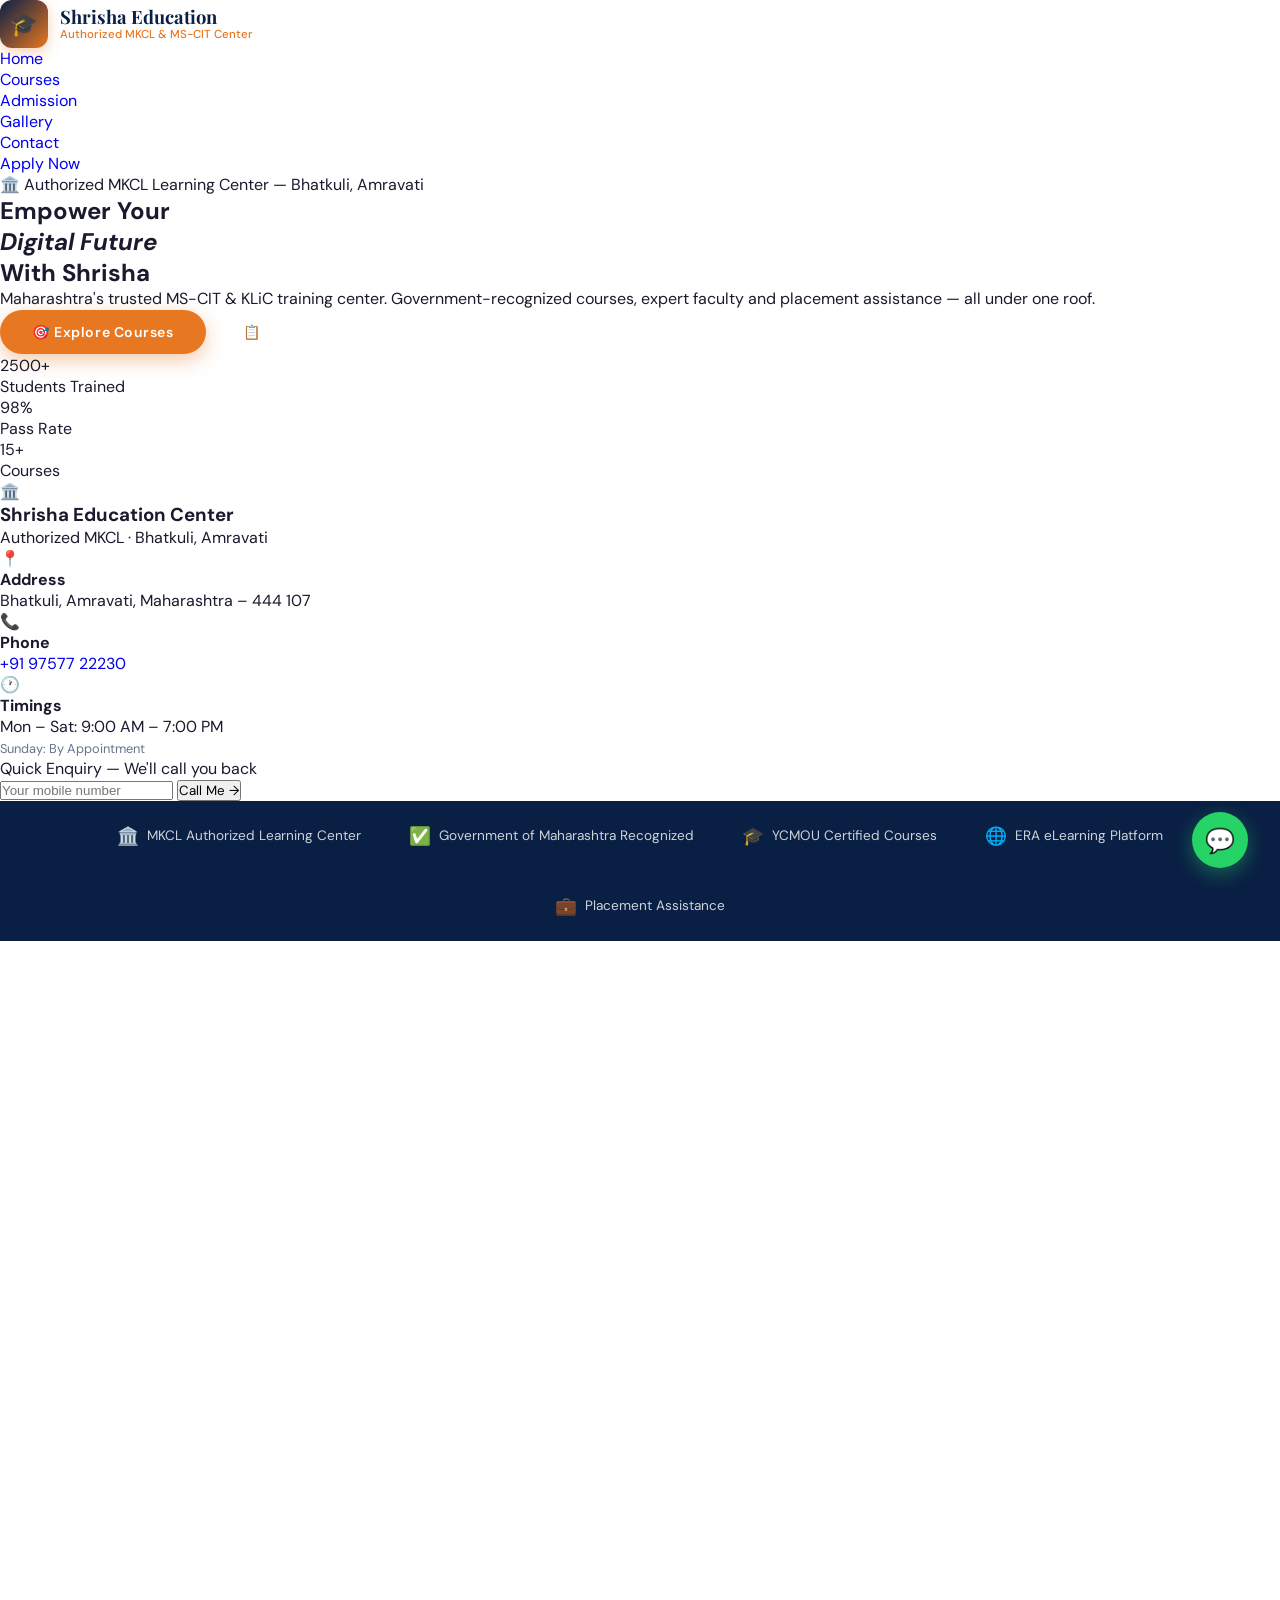
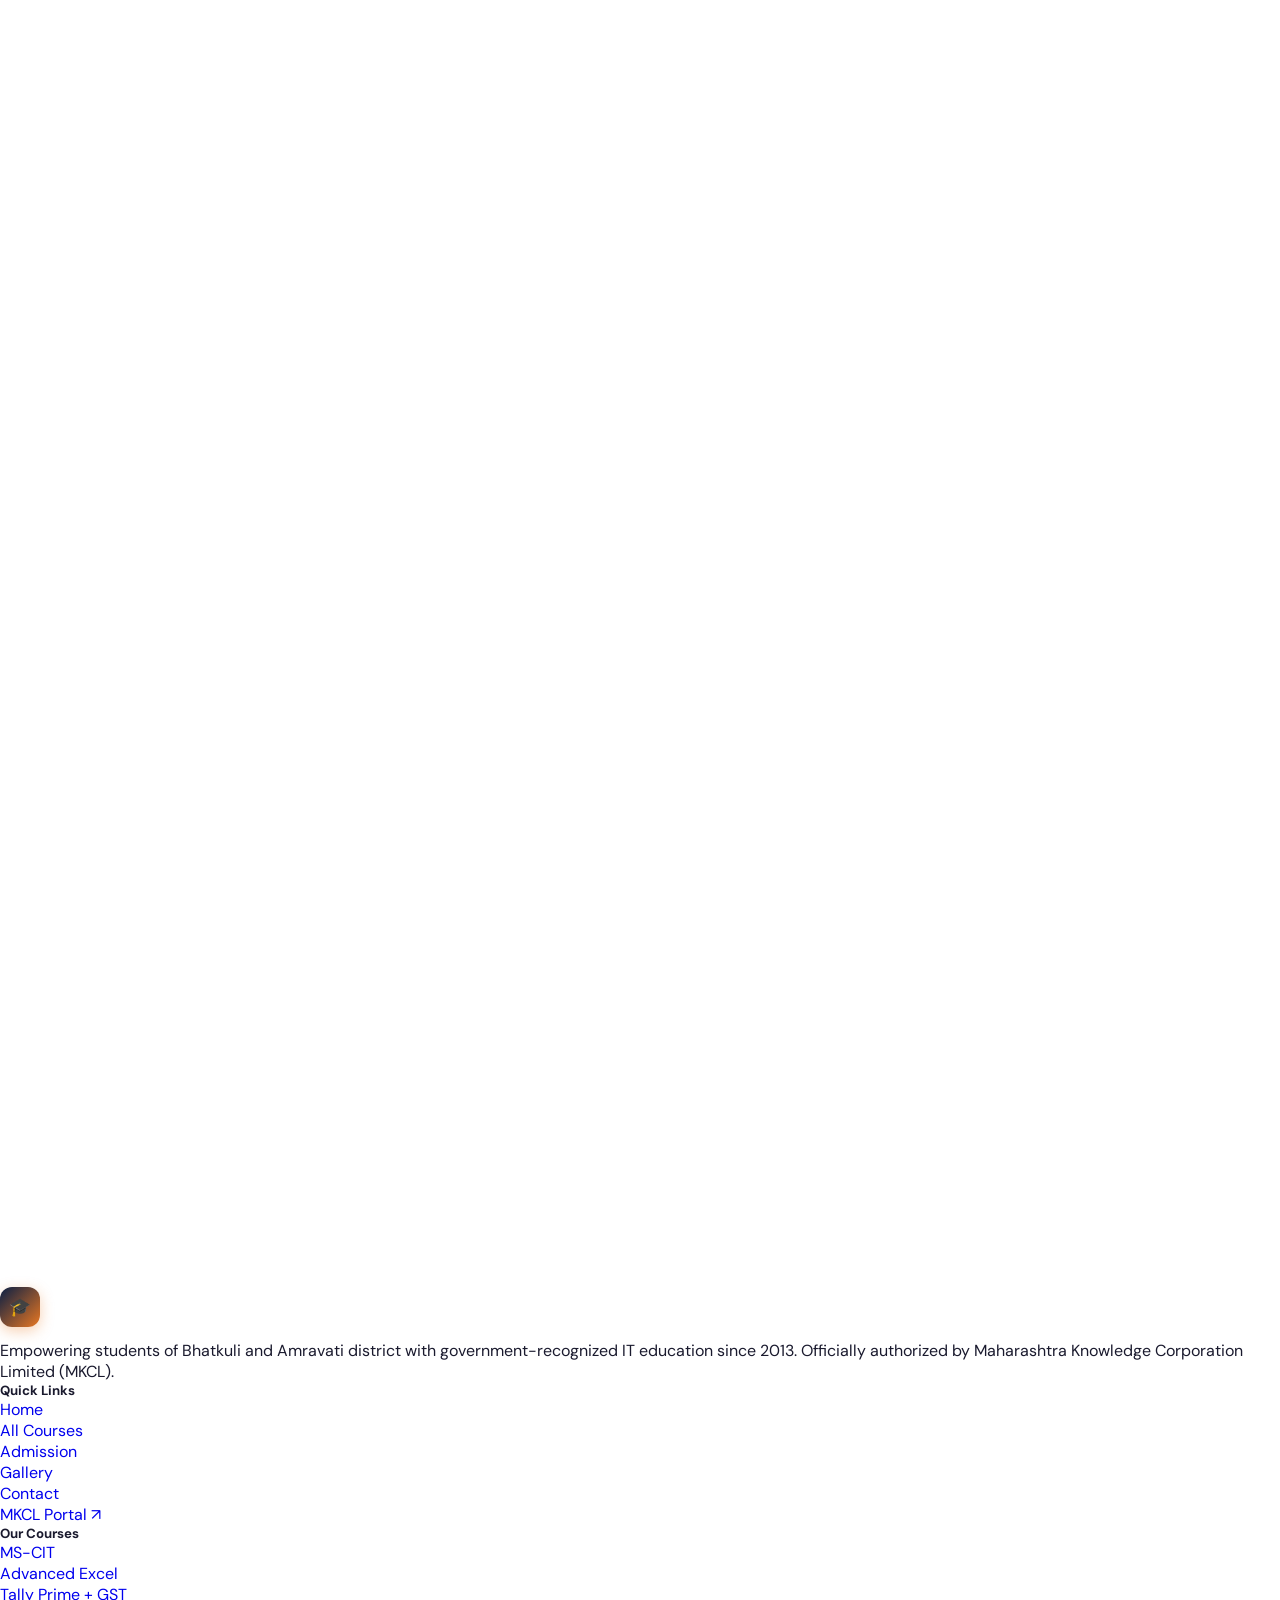
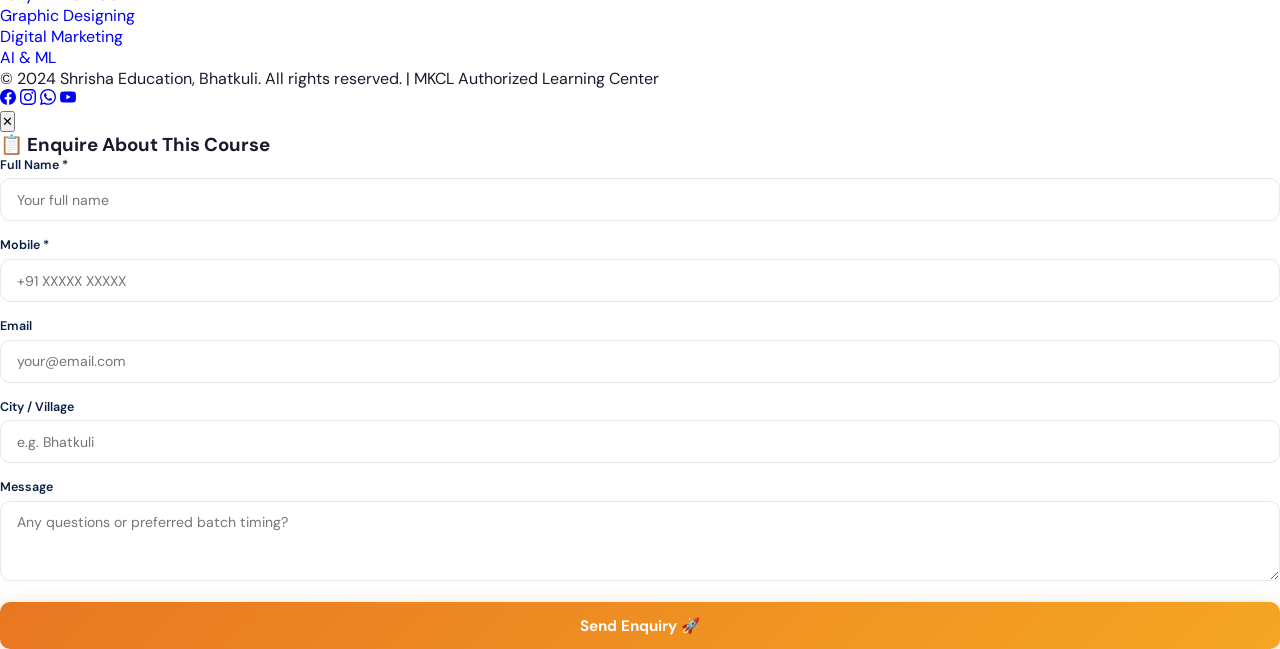
==== index.html @ 0df2d845 "initial commit: shrisha education website" ====
<!DOCTYPE html>
<html lang="en">
<head>
<meta charset="UTF-8">
<meta name="viewport" content="width=device-width, initial-scale=1.0">
<title>Shrisha Education – Authorized MKCL & MS-CIT Center, Bhatkuli</title>
<link rel="preconnect" href="https://fonts.googleapis.com">
<link href="https://fonts.googleapis.com/css2?family=Playfair+Display:wght@700;900&family=DM+Sans:wght@300;400;500;600&display=swap" rel="stylesheet">
<link rel="stylesheet" href="css/base.css">
<link rel="stylesheet" href="css/nav.css">
<link rel="stylesheet" href="css/hero.css">
<link rel="stylesheet" href="css/sections.css">
<link rel="stylesheet" href="css/courses.css">
<link rel="stylesheet" href="css/modal.css">
<link rel="stylesheet" href="css/footer.css">
</head>
<body>

<a href="https://wa.me/919757722230" target="_blank" class="wa-btn" title="Chat on WhatsApp">💬</a>

<nav id="nav">
  <div class="logo-wrap">
    <div class="logo-badge">🎓</div>
    <div class="logo-text">Shrisha Education<span>Authorized MKCL &amp; MS-CIT Center</span></div>
  </div>
  <ul class="nav-links">
    <li><a href="#home" class="active">Home</a></li>
    <li><a href="#courses">Courses</a></li>
    <li><a href="#admission">Admission</a></li>
    <li><a href="#gallery">Gallery</a></li>
    <li><a href="#contact">Contact</a></li>
    <li><a href="#admission" class="nav-cta">Apply Now</a></li>
  </ul>
</nav>

<section class="hero" id="home">
  <div class="hero-bg"></div>
  <div class="hero-inner">
    <div class="hero-content">
      <div class="hero-badge">🏛️ Authorized MKCL Learning Center — Bhatkuli, Amravati</div>
      <h1>Empower Your<br><em>Digital Future</em><br>With Shrisha</h1>
      <p class="hero-sub">Maharashtra's trusted MS-CIT &amp; KLiC training center. Government-recognized courses, expert faculty and placement assistance — all under one roof.</p>
      <div class="hero-btns">
        <a href="#courses" class="btn btn-fill">🎯 Explore Courses</a>
        <a href="#admission" class="btn btn-ghost">📋 Apply Now</a>
      </div>
      <div class="hero-stats">
        <div><div class="hstat-num">2500+</div><div class="hstat-lbl">Students Trained</div></div>
        <div><div class="hstat-num">98%</div><div class="hstat-lbl">Pass Rate</div></div>
        <div><div class="hstat-num">15+</div><div class="hstat-lbl">Courses</div></div>
      </div>
    </div>
    <div class="hero-card">
      <div class="hero-card-head">
        <div class="hero-card-icon">🏛️</div>
        <div><h3>Shrisha Education Center</h3><span>Authorized MKCL · Bhatkuli, Amravati</span></div>
      </div>
      <div class="contact-row">
        <div class="ci">📍</div>
        <div class="ci-text"><strong>Address</strong><div class="ci-val">Bhatkuli, Amravati, Maharashtra – 444 107</div></div>
      </div>
      <div class="contact-row">
        <div class="ci">📞</div>
        <div class="ci-text"><strong>Phone</strong><div class="ci-val"><a href="tel:+919757722230">+91 97577 22230</a></div></div>
      </div>
      <div class="contact-row">
        <div class="ci">🕐</div>
        <div class="ci-text"><strong>Timings</strong><div class="ci-val">Mon – Sat: 9:00 AM – 7:00 PM<br><span style="font-size:.8rem;color:var(--muted)">Sunday: By Appointment</span></div></div>
      </div>
      <div class="hero-quick-form">
        <p>Quick Enquiry — We'll call you back</p>
        <div class="hqf-row">
          <input type="tel" placeholder="Your mobile number" id="heroPhone">
          <button onclick="heroEnquiry()">Call Me →</button>
        </div>
      </div>
    </div>
  </div>
</section>

<div class="trust">
  <div class="trust-item"><span>🏛️</span> MKCL Authorized Learning Center</div>
  <div class="trust-item"><span>✅</span> Government of Maharashtra Recognized</div>
  <div class="trust-item"><span>🎓</span> YCMOU Certified Courses</div>
  <div class="trust-item"><span>🌐</span> ERA eLearning Platform</div>
  <div class="trust-item"><span>💼</span> Placement Assistance</div>
</div>

<section class="sec" id="about">
  <div class="sec-header reveal">
    <div class="sec-tag">Why Choose Us</div>
    <h2 class="sec-title">The Shrisha Advantage</h2>
    <p class="sec-sub">We go beyond teaching — we build careers with world-class infrastructure and dedicated mentorship.</p>
  </div>
  <div class="features-grid">
    <div class="feat-card reveal"><div class="feat-icon">👨‍🏫</div><h4>Expert Faculty</h4><p>Certified trainers with deep industry experience delivering practical, job-ready education.</p></div>
    <div class="feat-card reveal"><div class="feat-icon">🖥️</div><h4>Modern Labs</h4><p>High-end computer labs with licensed Microsoft software, high-speed internet &amp; latest hardware.</p></div>
    <div class="feat-card reveal"><div class="feat-icon">💼</div><h4>Placement Support</h4><p>Free placement assistance for deserving candidates — resume prep, interviews &amp; job connections.</p></div>
    <div class="feat-card reveal"><div class="feat-icon">🏛️</div><h4>Govt. Recognized</h4><p>Officially authorized by MKCL with certificates recognized across Maharashtra and India.</p></div>
    <div class="feat-card reveal"><div class="feat-icon">📱</div><h4>ERA eLearning</h4><p>Access MKCL's ERA platform — learn anytime with videos, simulations &amp; smart assessments.</p></div>
    <div class="feat-card reveal"><div class="feat-icon">🎓</div><h4>YCMOU Certified</h4><p>120-hour KLiC courses are certified by Yashwantrao Chavan Maharashtra Open University.</p></div>
  </div>
</section>

<section class="stats-band">
  <div class="stats-grid">
    <div class="reveal"><div class="sn">15M+</div><div class="sl">MS-CIT Learners Nationwide</div></div>
    <div class="reveal"><div class="sn">2500+</div><div class="sl">Our Students Trained</div></div>
    <div class="reveal"><div class="sn">10+</div><div class="sl">Years of Excellence</div></div>
    <div class="reveal"><div class="sn">98%</div><div class="sl">Exam Pass Rate</div></div>
    <div class="reveal"><div class="sn">15</div><div class="sl">MKCL Courses Offered</div></div>
  </div>
</section>

<section class="sec courses-sec" id="courses">
  <div class="sec-header reveal">
    <div class="sec-tag">MKCL Courses</div>
    <h2 class="sec-title">Official MKCL &amp; KLiC Programs</h2>
    <p class="sec-sub">Click any course to learn more and directly enroll — our team will contact you within 24 hours.</p>
  </div>
  <div class="courses-grid" id="coursesGrid"></div>
</section>

<section class="sec" id="admission">
  <div class="sec-header reveal">
    <div class="sec-tag">How to Join</div>
    <h2 class="sec-title">Admission Process</h2>
    <p class="sec-sub">Simple 4-step process to start your digital journey with Shrisha Education.</p>
  </div>
  <div class="adm-grid">
    <ul class="step-list">
      <li class="step-li reveal"><div class="sn-badge">1</div><div><div class="st-h">Fill the Enquiry Form</div><div class="st-p">Submit your details and preferred course online or visit us in person at Bhatkuli center.</div></div></li>
      <li class="step-li reveal"><div class="sn-badge">2</div><div><div class="st-h">Document Verification</div><div class="st-p">Bring Aadhaar card, 10th mark sheet, 2 passport photos and any other relevant documents.</div></div></li>
      <li class="step-li reveal"><div class="sn-badge">3</div><div><div class="st-h">Fee Payment</div><div class="st-p">Pay via Cash, UPI, Net Banking or Cheque. Receipt and ERA login provided instantly.</div></div></li>
      <li class="step-li reveal"><div class="sn-badge">4</div><div><div class="st-h">Start Learning</div><div class="st-p">Get your ERA portal access and begin attending classes — both lab and online sessions available.</div></div></li>
    </ul>
    <div class="adm-form-wrap reveal">
      <h3>📋 Quick Enquiry</h3>
      <div id="admFormArea">
        <div class="form-group"><label>Full Name *</label><input type="text" id="aName" placeholder="Your full name"></div>
        <div class="form-group"><label>Mobile Number *</label><input type="tel" id="aPhone" placeholder="+91 XXXXX XXXXX"></div>
        <div class="form-group"><label>Email Address</label><input type="email" id="aEmail" placeholder="your@email.com"></div>
        <div class="form-group">
          <label>Select Course *</label>
          <select id="admCourse">
            <option value="" disabled selected>Choose a course</option>
            <option>MS-CIT</option><option>Advanced Excel</option><option>Tally Prime with GST</option>
            <option>Graphic Designing</option><option>Data Entry &amp; Management</option>
            <option>English Communication</option><option>Office Assistance</option>
            <option>Digital Marketing</option><option>AutoCAD</option>
            <option>Web Designing</option><option>Python Programming</option>
            <option>AI &amp; Machine Learning</option><option>Cyber Security</option>
            <option>DTP (Adobe &amp; CorelDRAW)</option><option>3D Modelling &amp; Animation</option>
          </select>
        </div>
        <button class="submit-btn" onclick="submitAdm()">Submit Enquiry →</button>
      </div>
      <div class="success-msg" id="admSuccess">
        <div class="check">✅</div><h4>Enquiry Sent!</h4>
        <p>Our team will call you within 24 hours to guide you through the admission process.</p>
      </div>
    </div>
  </div>
</section>

<section class="sec gallery-sec" id="gallery">
  <div class="sec-header reveal">
    <div class="sec-tag">Our Center</div>
    <h2 class="sec-title">Life at Shrisha Education</h2>
  </div>
  <div class="gallery-grid">
    <div class="g-item reveal"><img src="https://images.unsplash.com/photo-1571260899304-425eee4c7efc?w=600&q=80" alt="Computer Lab"></div>
    <div class="g-item reveal"><img src="https://images.unsplash.com/photo-1524178232363-1fb2b075b655?w=600&q=80" alt="Students learning"></div>
    <div class="g-item reveal"><img src="https://images.unsplash.com/photo-1522202176988-66273c2fd55f?w=600&q=80" alt="Classroom"></div>
    <div class="g-item reveal"><img src="https://images.unsplash.com/photo-1558618666-fcd25c85cd64?w=600&q=80" alt="Design work"></div>
    <div class="g-item reveal"><img src="https://images.unsplash.com/photo-1516321497487-e288fb19713f?w=600&q=80" alt="Certification"></div>
  </div>
</section>

<section class="sec">
  <div class="sec-header reveal">
    <div class="sec-tag">Student Reviews</div>
    <h2 class="sec-title">What Our Students Say</h2>
  </div>
  <div class="test-grid">
    <div class="t-card reveal">
      <div class="t-quote">"</div>
      <p class="t-text">MS-CIT at Shrisha was a life-changing experience. The faculty explained every concept patiently and I cleared my exam in the first attempt!</p>
      <div class="t-stars">★★★★★</div>
      <div class="t-author"><div class="t-avatar">P</div><div><div class="t-name">Priya Deshmukh</div><div class="t-course">MS-CIT Graduate</div></div></div>
    </div>
    <div class="t-card reveal">
      <div class="t-quote">"</div>
      <p class="t-text">I learned Tally &amp; Advanced Excel here. The practical training helped me land a job within 2 months of completing the course. Highly recommend!</p>
      <div class="t-stars">★★★★★</div>
      <div class="t-author"><div class="t-avatar">R</div><div><div class="t-name">Rahul Kale</div><div class="t-course">Advanced Excel + Tally</div></div></div>
    </div>
    <div class="t-card reveal">
      <div class="t-quote">"</div>
      <p class="t-text">The Graphic Designing course is excellent. Modern equipment, great mentors and the YCMOU certificate added real value to my resume.</p>
      <div class="t-stars">★★★★★</div>
      <div class="t-author"><div class="t-avatar">A</div><div><div class="t-name">Ankita Shinde</div><div class="t-course">Graphic Designing</div></div></div>
    </div>
  </div>
</section>

<footer id="contact">
  <div class="footer-grid">
    <div class="f-brand">
      <div class="logo-wrap" style="margin-bottom:.8rem">
        <div class="logo-badge" style="width:40px;height:40px;font-size:1.1rem">🎓</div>
        <div class="logo-text" style="color:#fff">Shrisha Education<span style="color:rgba(255,255,255,.4)">Authorized MKCL Center</span></div>
      </div>
      <p>Empowering students of Bhatkuli and Amravati district with government-recognized IT education since 2013. Officially authorized by Maharashtra Knowledge Corporation Limited (MKCL).</p>
    </div>
    <div class="f-col">
      <h5>Quick Links</h5>
      <ul>
        <li><a href="#home">Home</a></li><li><a href="#courses">All Courses</a></li>
        <li><a href="#admission">Admission</a></li><li><a href="#gallery">Gallery</a></li>
        <li><a href="#contact">Contact</a></li><li><a href="https://www.mkcl.org" target="_blank">MKCL Portal ↗</a></li>
      </ul>
    </div>
    <div class="f-col">
      <h5>Our Courses</h5>
      <ul>
        <li><a href="#courses">MS-CIT</a></li><li><a href="#courses">Advanced Excel</a></li>
        <li><a href="#courses">Tally Prime + GST</a></li><li><a href="#courses">Graphic Designing</a></li>
        <li><a href="#courses">Digital Marketing</a></li><li><a href="#courses">AI &amp; ML</a></li>
      </ul>
    </div>
  </div>
  <div class="f-bottom">
    <p>© 2024 Shrisha Education, Bhatkuli. All rights reserved. | MKCL Authorized Learning Center</p>
    <div class="f-socials">
      <a href="https://www.facebook.com/shrishaeducation" target="_blank" class="f-soc" title="Facebook"><svg width="16" height="16" viewBox="0 0 24 24" fill="currentColor"><path d="M24 12.073C24 5.405 18.627 0 12 0S0 5.405 0 12.073C0 18.1 4.388 23.094 10.125 24v-8.437H7.078v-3.49h3.047V9.41c0-3.025 1.792-4.696 4.533-4.696 1.313 0 2.686.235 2.686.235v2.97h-1.514c-1.491 0-1.956.93-1.956 1.887v2.267h3.328l-.532 3.49h-2.796V24C19.612 23.094 24 18.1 24 12.073z"/></svg></a>
      <a href="https://www.instagram.com/shrishaeducation" target="_blank" class="f-soc" title="Instagram"><svg width="16" height="16" viewBox="0 0 24 24" fill="currentColor"><path d="M12 2.163c3.204 0 3.584.012 4.85.07 3.252.148 4.771 1.691 4.919 4.919.058 1.265.069 1.645.069 4.849 0 3.205-.012 3.584-.069 4.849-.149 3.225-1.664 4.771-4.919 4.919-1.266.058-1.644.07-4.85.07-3.204 0-3.584-.012-4.849-.07-3.26-.149-4.771-1.699-4.919-4.92-.058-1.265-.07-1.644-.07-4.849 0-3.204.013-3.583.07-4.849.149-3.227 1.664-4.771 4.919-4.919 1.266-.057 1.645-.069 4.849-.069zm0-2.163c-3.259 0-3.667.014-4.947.072-4.358.2-6.78 2.618-6.98 6.98-.059 1.281-.073 1.689-.073 4.948 0 3.259.014 3.668.072 4.948.2 4.358 2.618 6.78 6.98 6.98 1.281.058 1.689.072 4.948.072 3.259 0 3.668-.014 4.948-.072 4.354-.2 6.782-2.618 6.979-6.98.059-1.28.073-1.689.073-4.948 0-3.259-.014-3.667-.072-4.947-.196-4.354-2.617-6.78-6.979-6.98-1.281-.059-1.69-.073-4.949-.073zm0 5.838c-3.403 0-6.162 2.759-6.162 6.162s2.759 6.163 6.162 6.163 6.162-2.759 6.162-6.163c0-3.403-2.759-6.162-6.162-6.162zm0 10.162c-2.209 0-4-1.79-4-4 0-2.209 1.791-4 4-4s4 1.791 4 4c0 2.21-1.791 4-4 4zm6.406-11.845c-.796 0-1.441.645-1.441 1.44s.645 1.44 1.441 1.44c.795 0 1.439-.645 1.439-1.44s-.644-1.44-1.439-1.44z"/></svg></a>
      <a href="https://wa.me/919757722230" target="_blank" class="f-soc" title="WhatsApp"><svg width="16" height="16" viewBox="0 0 24 24" fill="currentColor"><path d="M17.472 14.382c-.297-.149-1.758-.867-2.03-.967-.273-.099-.471-.148-.67.15-.197.297-.767.966-.94 1.164-.173.199-.347.223-.644.075-.297-.15-1.255-.463-2.39-1.475-.883-.788-1.48-1.761-1.653-2.059-.173-.297-.018-.458.13-.606.134-.133.298-.347.446-.52.149-.174.198-.298.298-.497.099-.198.05-.371-.025-.52-.075-.149-.669-1.612-.916-2.207-.242-.579-.487-.5-.669-.51-.173-.008-.371-.01-.57-.01-.198 0-.52.074-.792.372-.272.297-1.04 1.016-1.04 2.479 0 1.462 1.065 2.875 1.213 3.074.149.198 2.096 3.2 5.077 4.487.709.306 1.262.489 1.694.625.712.227 1.36.195 1.871.118.571-.085 1.758-.719 2.006-1.413.248-.694.248-1.289.173-1.413-.074-.124-.272-.198-.57-.347m-5.421 7.403h-.004a9.87 9.87 0 01-5.031-1.378l-.361-.214-3.741.982.998-3.648-.235-.374a9.86 9.86 0 01-1.51-5.26c.001-5.45 4.436-9.884 9.888-9.884 2.64 0 5.122 1.03 6.988 2.898a9.825 9.825 0 012.893 6.994c-.003 5.45-4.437 9.884-9.885 9.884m8.413-18.297A11.815 11.815 0 0012.05 0C5.495 0 .16 5.335.157 11.892c0 2.096.547 4.142 1.588 5.945L.057 24l6.305-1.654a11.882 11.882 0 005.683 1.448h.005c6.554 0 11.89-5.335 11.893-11.893a11.821 11.821 0 00-3.48-8.413z"/></svg></a>
      <a href="https://www.youtube.com/@shrishaeducation" target="_blank" class="f-soc" title="YouTube"><svg width="16" height="16" viewBox="0 0 24 24" fill="currentColor"><path d="M23.495 6.205a3.007 3.007 0 00-2.088-2.088c-1.87-.501-9.396-.501-9.396-.501s-7.507-.01-9.396.501A3.007 3.007 0 00.527 6.205a31.247 31.247 0 00-.522 5.805 31.247 31.247 0 00.522 5.783 3.007 3.007 0 002.088 2.088c1.868.502 9.396.502 9.396.502s7.506 0 9.396-.502a3.007 3.007 0 002.088-2.088 31.247 31.247 0 00.5-5.783 31.247 31.247 0 00-.5-5.805zM9.609 15.601V8.408l6.264 3.602z"/></svg></a>
    </div>
  </div>
</footer>

<div class="modal-overlay" id="courseModal" onclick="closeModal(event)">
  <div class="modal" style="position:relative">
    <button class="mclose" onclick="closeModalDirect()">✕</button>
    <div class="modal-left">
      <div class="m-tag" id="modalTag"></div>
      <h2 id="modalTitle"></h2>
      <img id="modalImg" src="" alt="">
      <p id="modalDesc"></p>
      <div class="modal-detail" id="modalDetails"></div>
    </div>
    <div class="modal-right">
      <h3>📋 Enquire About This Course</h3>
      <div id="modalFormArea">
        <div class="form-group"><label>Full Name *</label><input type="text" id="mName" placeholder="Your full name"></div>
        <div class="form-group"><label>Mobile *</label><input type="tel" id="mPhone" placeholder="+91 XXXXX XXXXX"></div>
        <div class="form-group"><label>Email</label><input type="email" id="mEmail" placeholder="your@email.com"></div>
        <div class="form-group"><label>City / Village</label><input type="text" id="mCity" placeholder="e.g. Bhatkuli"></div>
        <div class="form-group"><label>Message</label><textarea id="mMsg" placeholder="Any questions or preferred batch timing?"></textarea></div>
        <button class="submit-btn" onclick="submitModal()">Send Enquiry 🚀</button>
      </div>
      <div class="success-msg" id="successMsg">
        <div class="check">✅</div><h4>Enquiry Sent!</h4>
        <p>Thank you! Our team will call you within 24 hours.</p>
      </div>
    </div>
  </div>
</div>

<script src="js/data.js"></script>
<script src="js/email.js"></script>
<script src="js/ui.js"></script>
<script src="js/modal.js"></script>
<script src="js/forms.js"></script>
<script src="js/courses.js"></script>
</body>
</html>
---- css/base.css ----
*,*::before,*::after{box-sizing:border-box;margin:0;padding:0}
html{scroll-behavior:smooth}
:root{
  --navy:#0a1f44; --navy2:#0d2b55; --orange:#e87722; --orange2:#f5a623;
  --gold:#c9a84c; --white:#fff; --off:#f6f8fc; --text:#1a1a2e; --muted:#64748b;
  --radius:14px; --shadow:0 8px 32px rgba(10,31,68,.12); --tr:.3s cubic-bezier(.4,0,.2,1);
}
body{font-family:'DM Sans',sans-serif;color:var(--text);overflow-x:hidden;background:#fff}
img{max-width:100%;display:block}
a{text-decoration:none}
button{cursor:pointer;font-family:inherit}
::-webkit-scrollbar{width:6px}
::-webkit-scrollbar-thumb{background:var(--orange);border-radius:3px}

.wa-btn{position:fixed;bottom:2rem;right:2rem;z-index:998;width:56px;height:56px;border-radius:50%;background:#25D366;color:#fff;display:flex;align-items:center;justify-content:center;font-size:1.5rem;box-shadow:0 6px 20px rgba(37,211,102,.4);transition:transform var(--tr);animation:fadeUp .5s 1s ease both;text-decoration:none;}
.wa-btn:hover{transform:scale(1.1)}

.btn{display:inline-flex;align-items:center;gap:.5rem;padding:.8rem 2rem;border-radius:50px;font-weight:600;font-size:.88rem;letter-spacing:.04em;border:none;transition:all var(--tr);}
.btn-fill{background:var(--orange);color:#fff;box-shadow:0 6px 20px rgba(232,119,34,.4)}
.btn-fill:hover{background:var(--orange2);transform:translateY(-2px)}
.btn-ghost{background:transparent;color:#fff;border:1.5px solid rgba(255,255,255,.4)}
.btn-ghost:hover{background:rgba(255,255,255,.1);border-color:#fff}

.sec{padding:6rem 5%}
.sec-header{text-align:center;margin-bottom:3.5rem}
.sec-tag{display:inline-block;background:rgba(232,119,34,.1);color:var(--orange);padding:.3rem .9rem;border-radius:50px;font-size:.75rem;font-weight:700;letter-spacing:.1em;text-transform:uppercase;margin-bottom:.8rem;}
.sec-title{font-family:'Playfair Display',serif;font-size:clamp(1.8rem,3vw,2.6rem);font-weight:900;color:var(--navy);line-height:1.2;}
.sec-sub{color:var(--muted);margin-top:.8rem;font-size:1rem;max-width:540px;margin-left:auto;margin-right:auto}

.trust{background:var(--navy);padding:1.5rem 5%;display:flex;align-items:center;justify-content:center;gap:3rem;flex-wrap:wrap;}
.trust-item{color:rgba(255,255,255,.8);font-size:.85rem;display:flex;align-items:center;gap:.5rem}
.trust-item span{color:var(--orange);font-size:1.1rem}

.logo-wrap{display:flex;align-items:center;gap:12px}
.logo-badge{width:48px;height:48px;border-radius:12px;background:linear-gradient(135deg,var(--navy) 0%,var(--orange) 100%);display:flex;align-items:center;justify-content:center;font-size:1.4rem;flex-shrink:0;box-shadow:0 4px 14px rgba(232,119,34,.35);}
.logo-text{font-family:'Playfair Display',serif;font-size:1.15rem;font-weight:700;color:var(--navy);line-height:1.2;}
.logo-text span{color:var(--orange);font-size:.72rem;font-family:'DM Sans',sans-serif;font-weight:500;display:block}

.form-group{margin-bottom:1rem}
.form-group label{font-size:.78rem;font-weight:600;color:var(--navy);display:block;margin-bottom:.35rem}
.form-group input,.form-group select,.form-group textarea{width:100%;padding:.72rem 1rem;border:1.5px solid #e2e8f0;border-radius:10px;font-family:'DM Sans',sans-serif;font-size:.88rem;color:var(--text);background:#fff;outline:none;transition:border var(--tr),box-shadow var(--tr);}
.form-group input:focus,.form-group select:focus,.form-group textarea:focus{border-color:var(--orange);box-shadow:0 0 0 3px rgba(232,119,34,.12);}
.form-group textarea{resize:vertical;min-height:80px}
.submit-btn{width:100%;padding:.85rem;border-radius:10px;border:none;background:linear-gradient(135deg,var(--orange),var(--orange2));color:#fff;font-weight:700;font-size:.95rem;box-shadow:0 6px 20px rgba(232,119,34,.35);transition:all var(--tr);}
.submit-btn:hover{transform:translateY(-2px);box-shadow:0 10px 28px rgba(232,119,34,.45)}
.success-msg{text-align:center;padding:2rem;display:none;animation:fadeUp .5s ease;}
.success-msg .check{font-size:3rem;margin-bottom:1rem}
.success-msg h4{color:var(--navy);font-size:1.2rem;margin-bottom:.5rem}
.success-msg p{color:var(--muted);font-size:.88rem}

@keyframes fadeUp{from{opacity:0;transform:translateY(28px)}to{opacity:1;transform:translateY(0)}}
@keyframes fadeInRight{from{opacity:0;transform:translateX(30px)}to{opacity:1;transform:translateX(0)}}
.reveal{opacity:0;transform:translateY(24px);transition:opacity .6s ease,transform .6s ease}
.reveal.visible{opacity:1;transform:none}
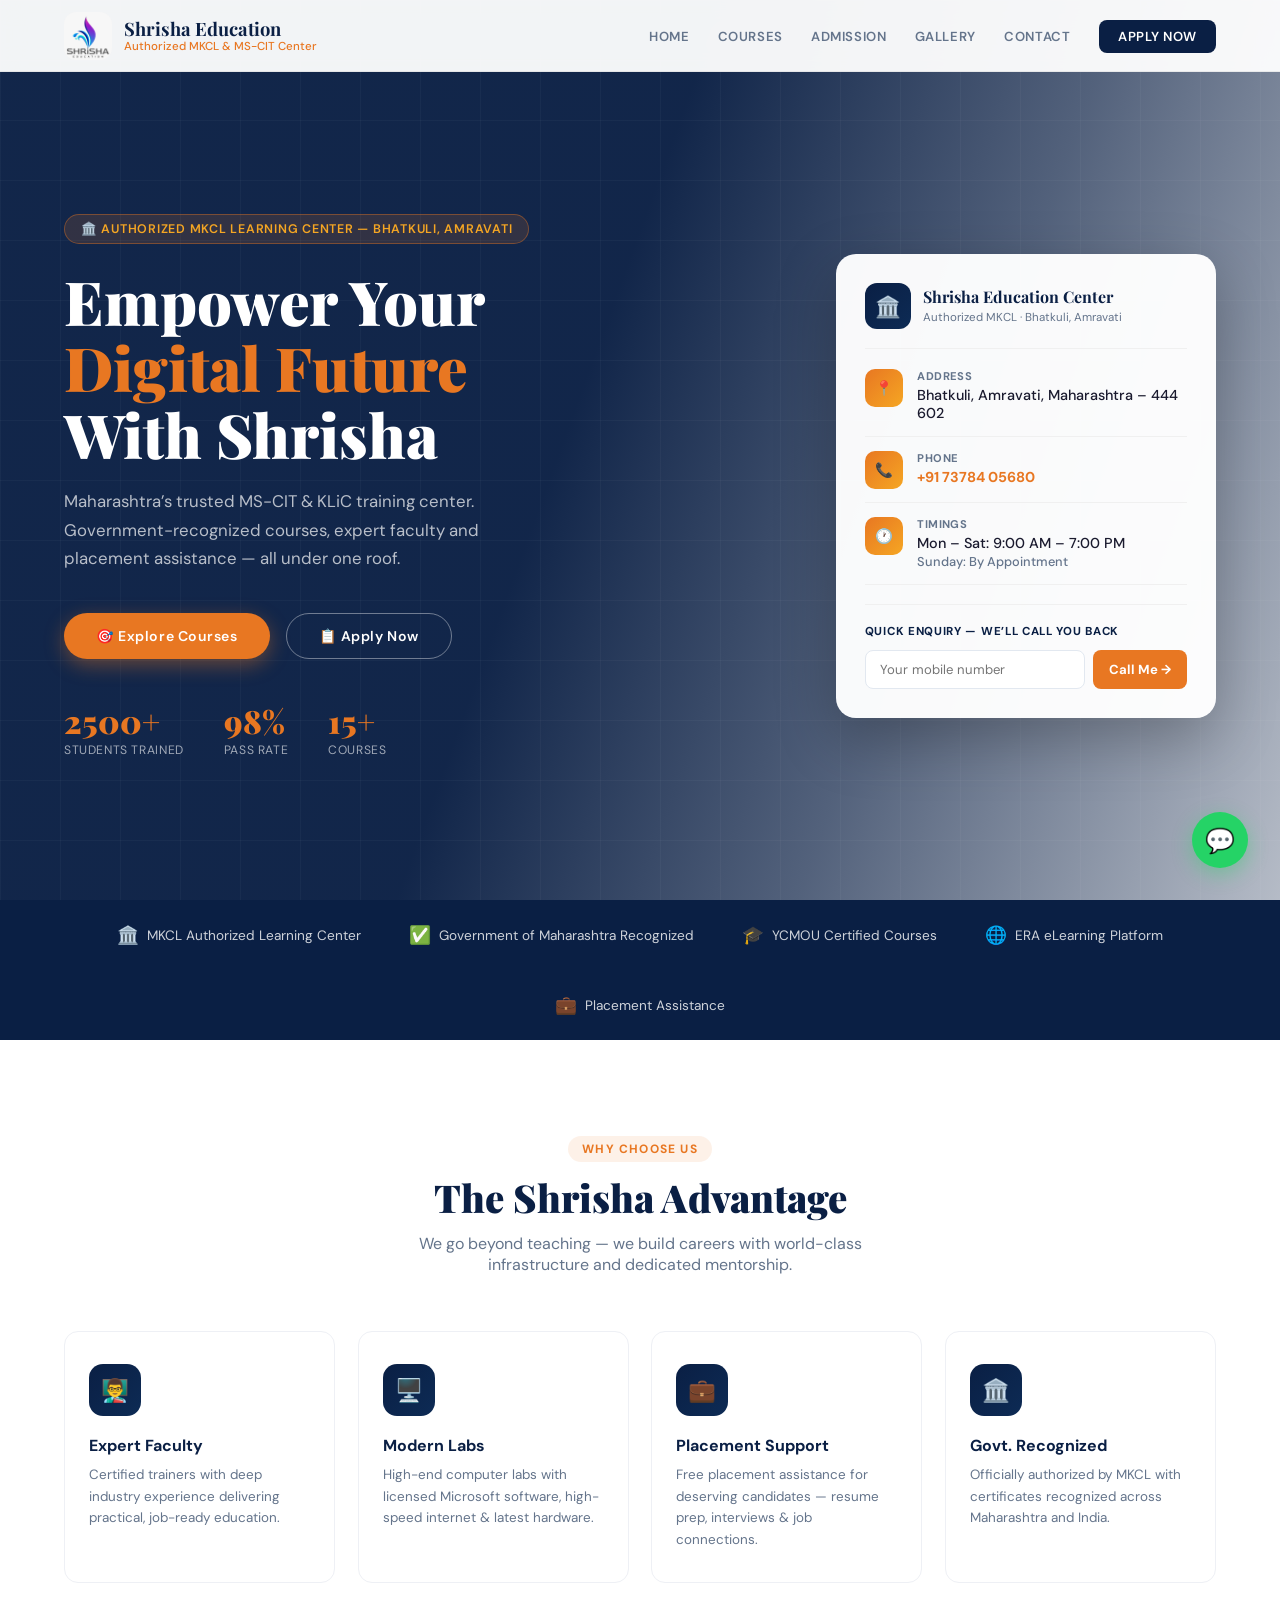
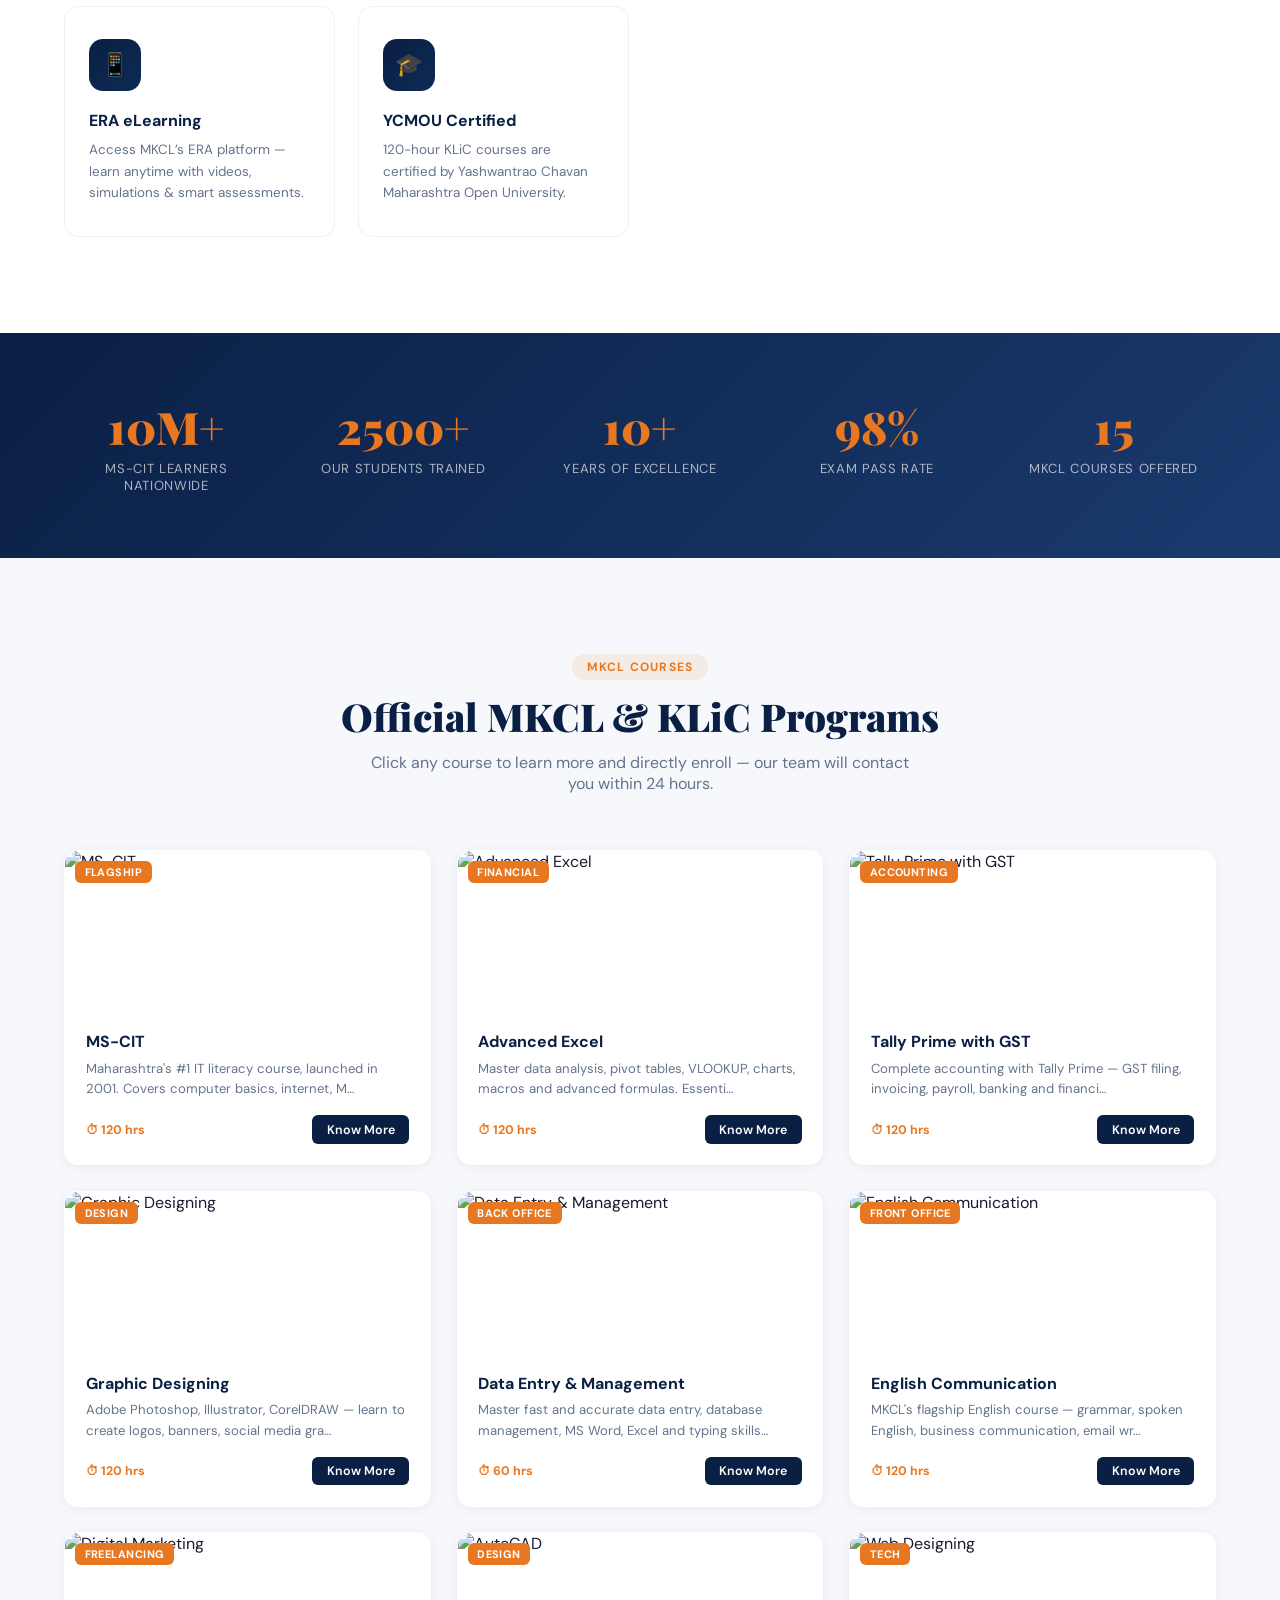
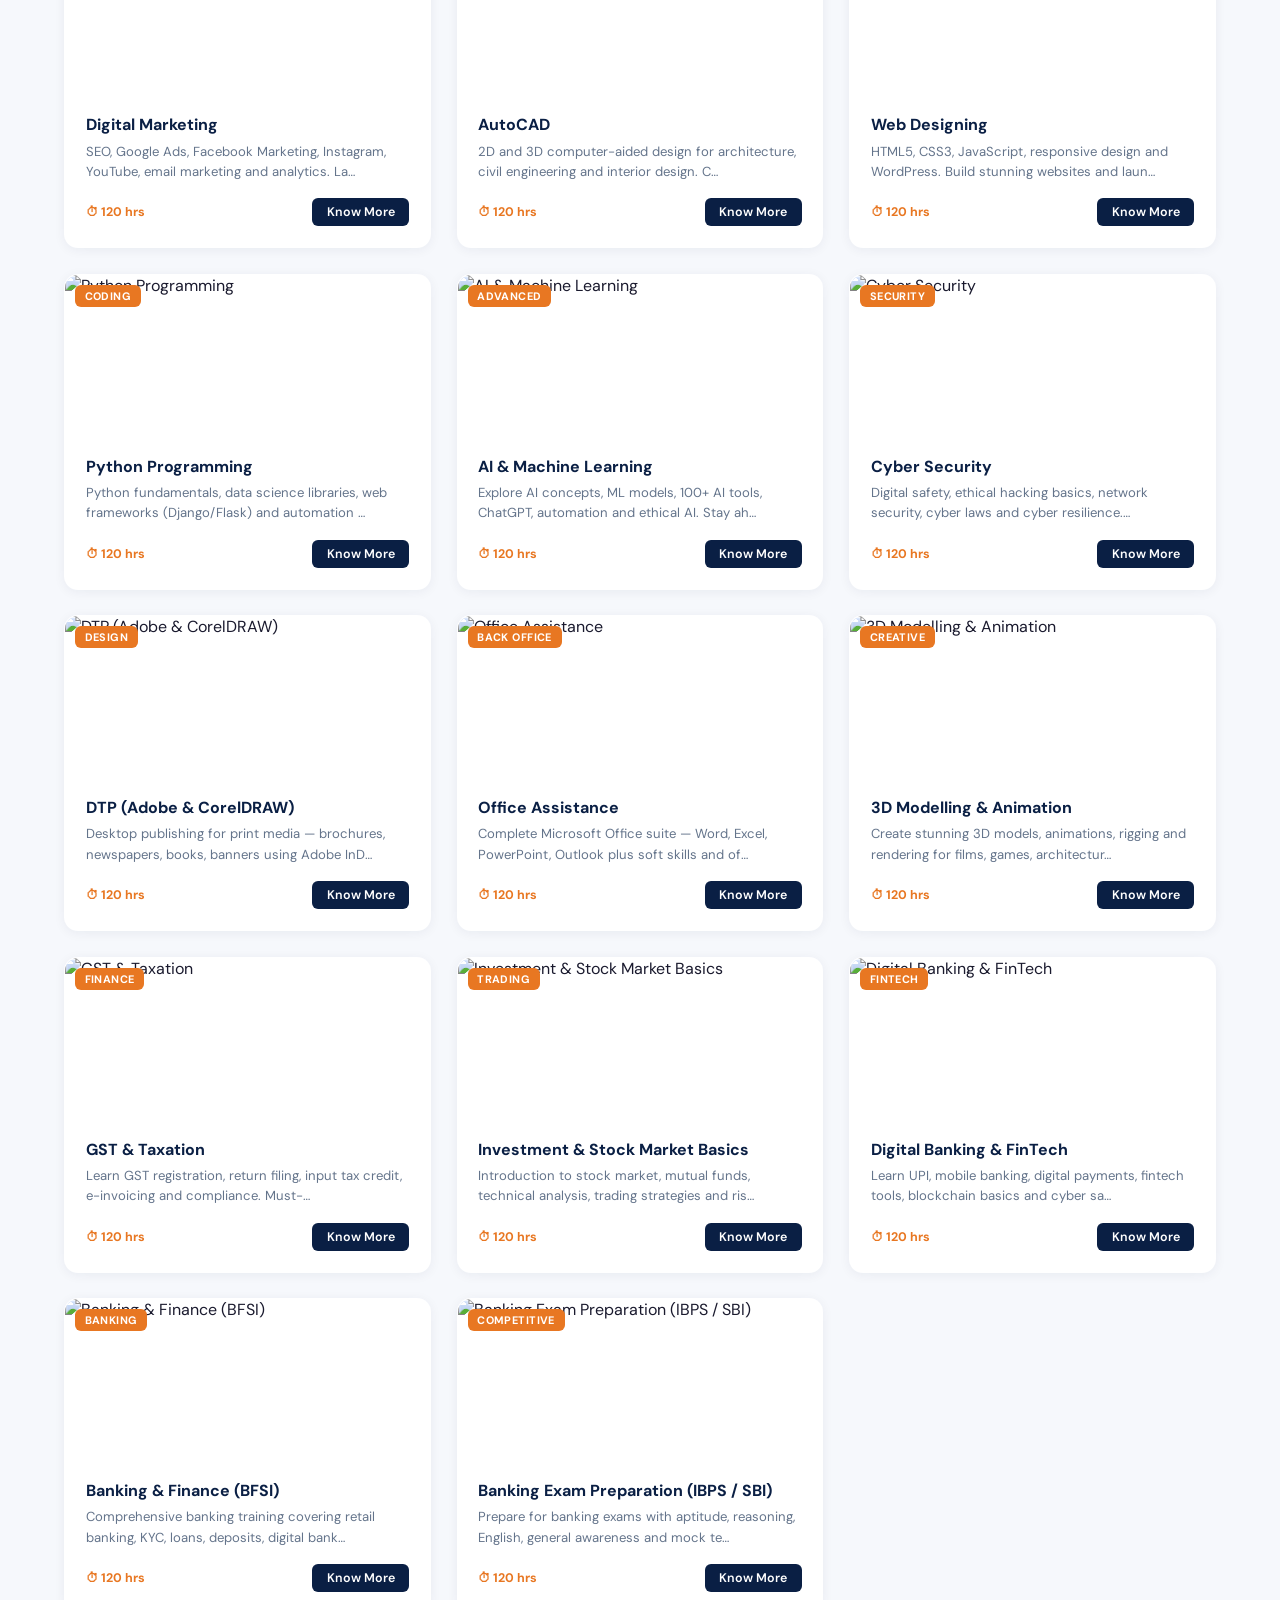
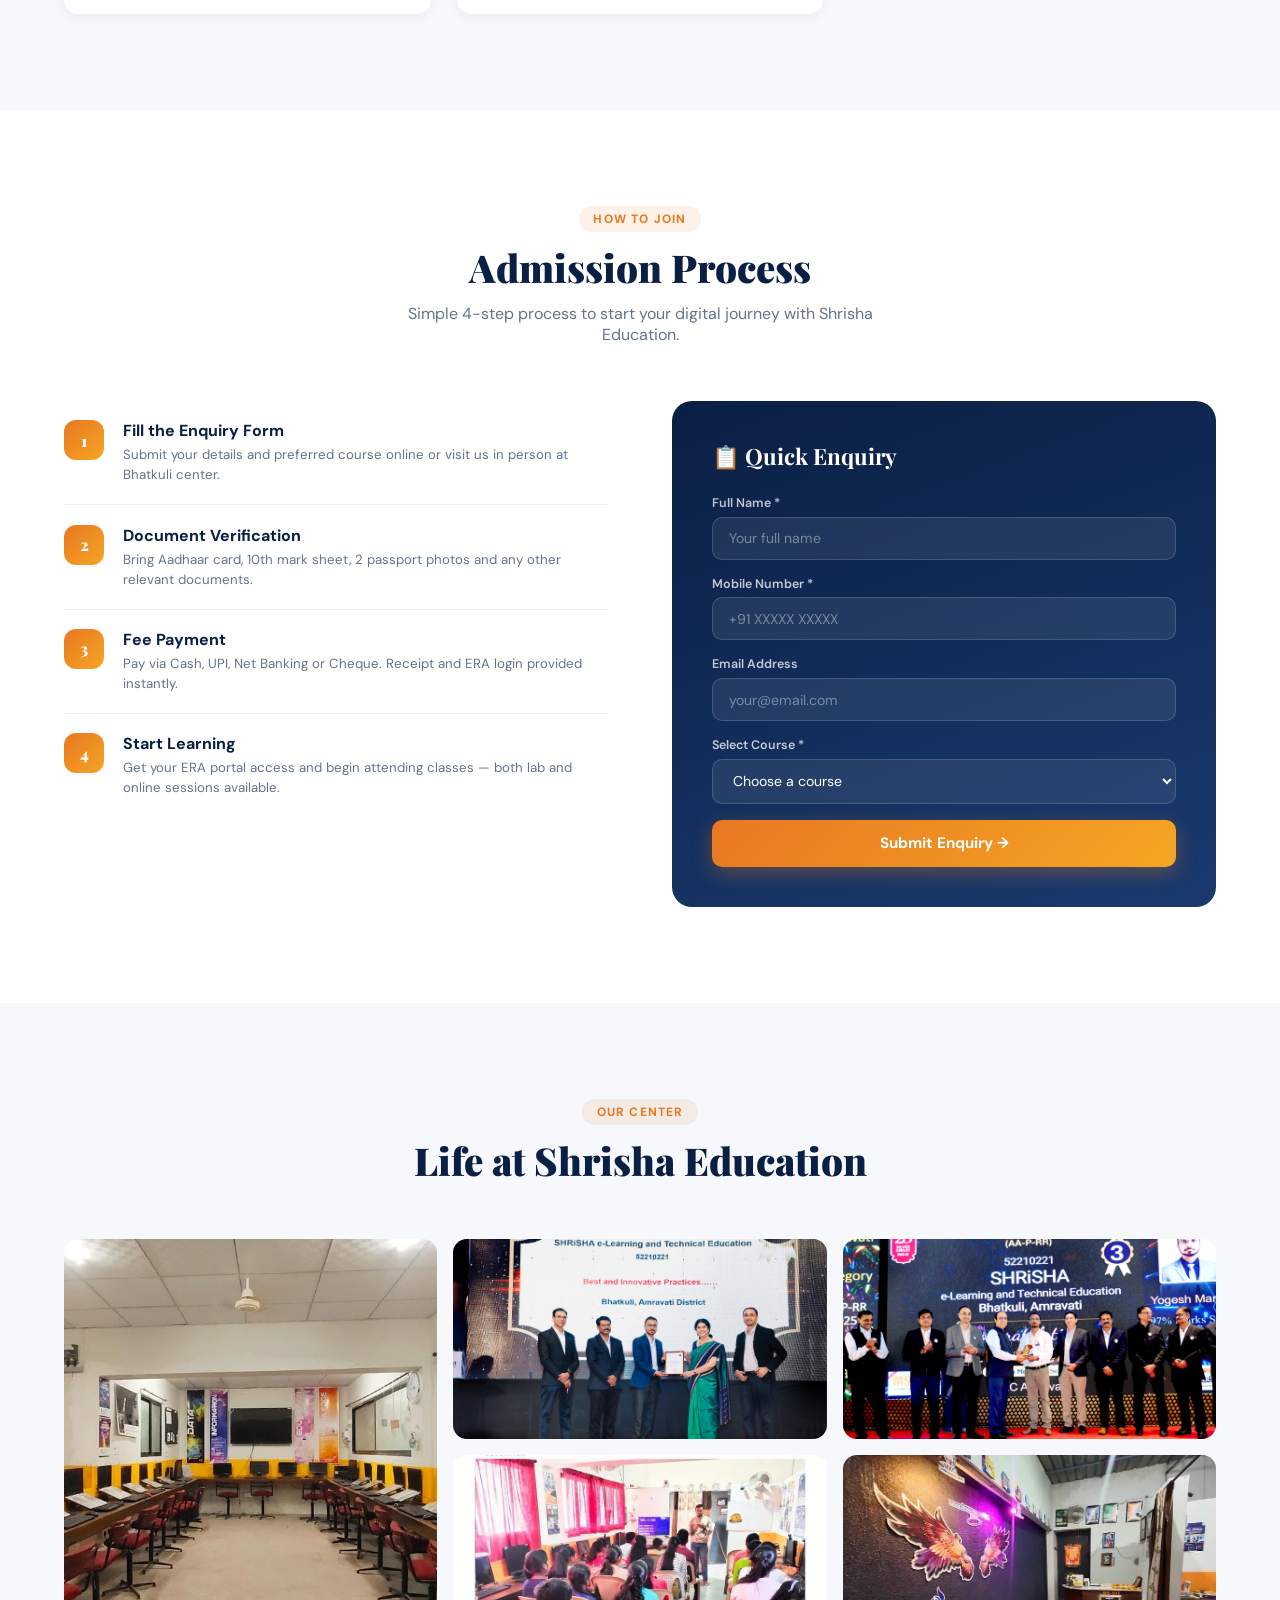
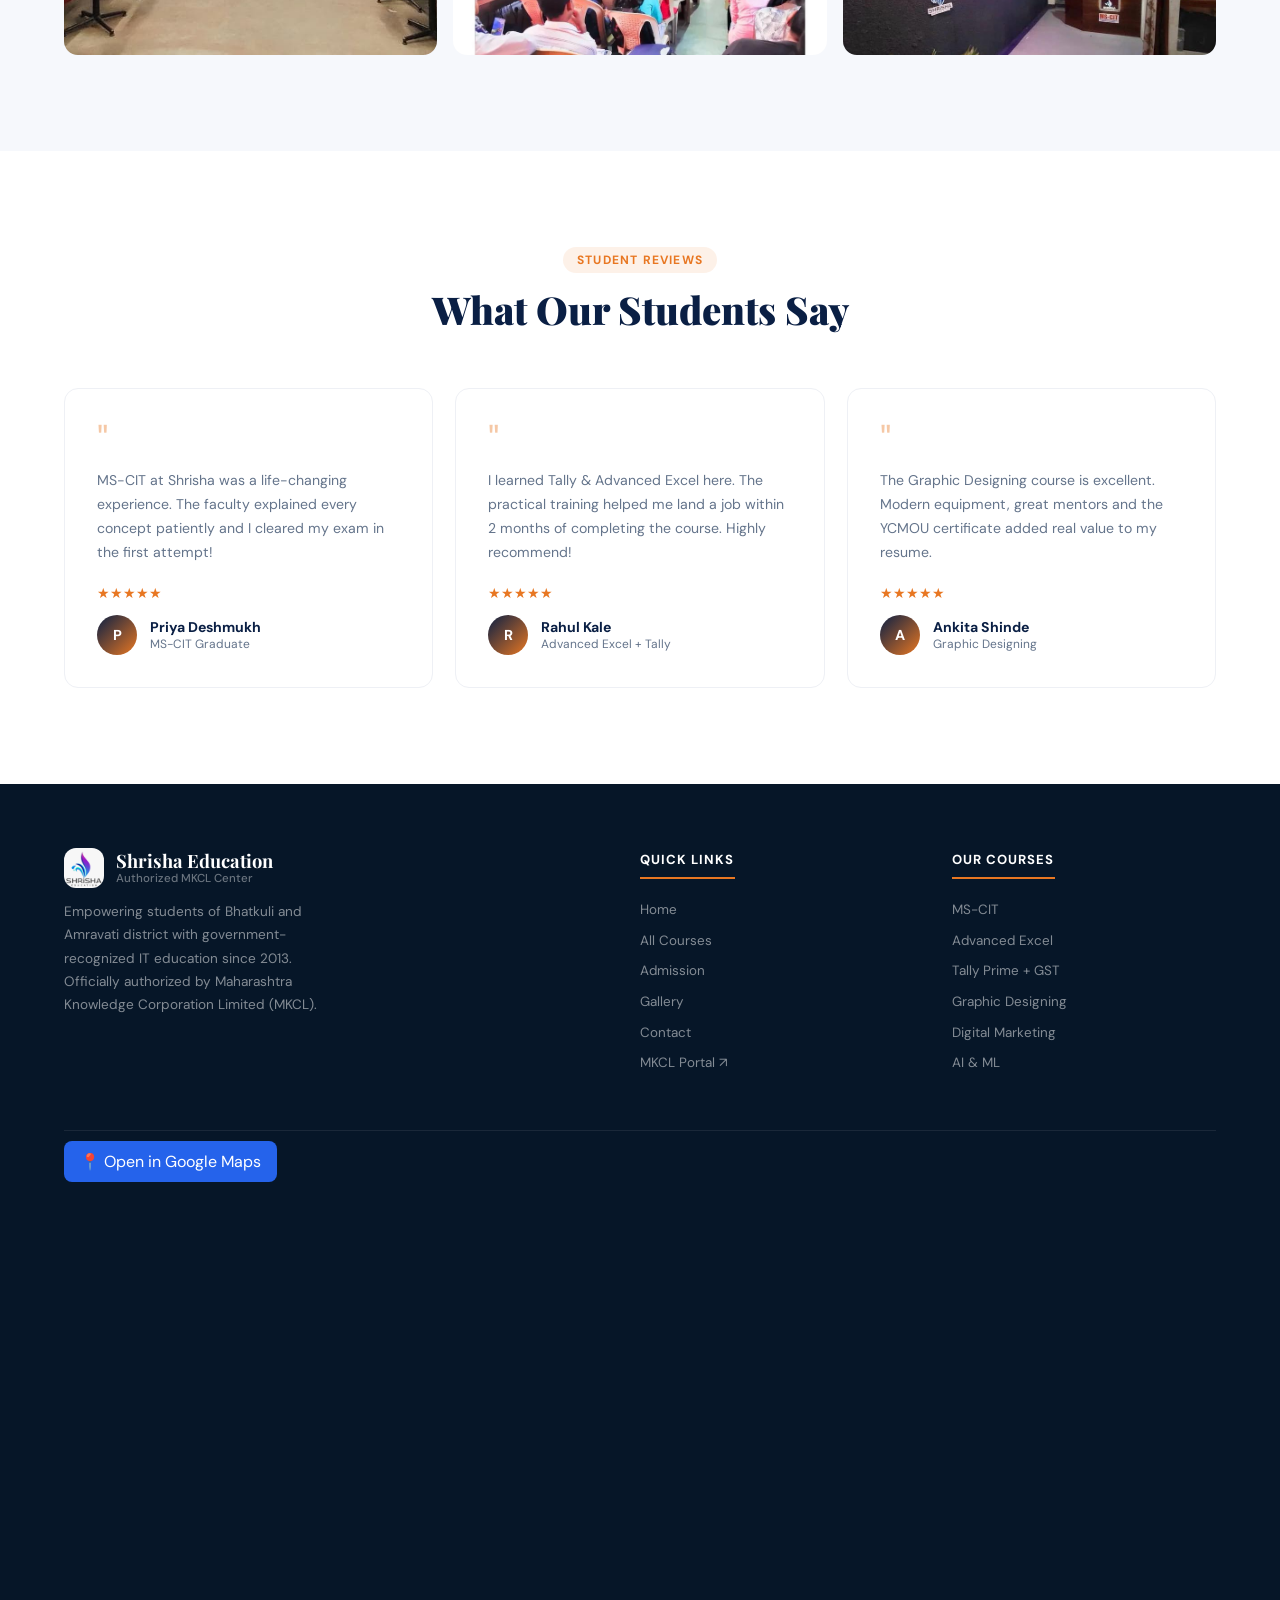
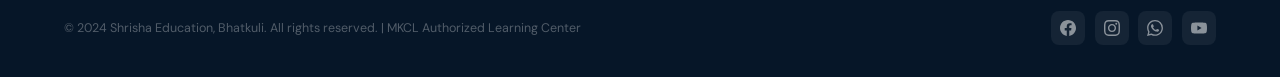
==== commit d392b178: "feat: update shrisha_education" ====
--- a/index.html
+++ b/index.html
@@ -2,25 +2,211 @@
 <html lang="en">
 <head>
 <meta charset="UTF-8">
+
 <meta name="viewport" content="width=device-width, initial-scale=1.0">
-<title>Shrisha Education – Authorized MKCL & MS-CIT Center, Bhatkuli</title>
+<title>Shrisha Education – Authorized MKCL &amp; MS-CIT Center, Bhatkuli</title>
 <link rel="preconnect" href="https://fonts.googleapis.com">
 <link href="https://fonts.googleapis.com/css2?family=Playfair+Display:wght@700;900&family=DM+Sans:wght@300;400;500;600&display=swap" rel="stylesheet">
-<link rel="stylesheet" href="css/base.css">
-<link rel="stylesheet" href="css/nav.css">
-<link rel="stylesheet" href="css/hero.css">
-<link rel="stylesheet" href="css/sections.css">
-<link rel="stylesheet" href="css/courses.css">
-<link rel="stylesheet" href="css/modal.css">
-<link rel="stylesheet" href="css/footer.css">
+<style>
+*,*::before,*::after{box-sizing:border-box;margin:0;padding:0}
+html{scroll-behavior:smooth}
+:root{
+  --navy:#0a1f44;--navy2:#0d2b55;--orange:#e87722;--orange2:#f5a623;
+  --gold:#c9a84c;--white:#fff;--off:#f6f8fc;--text:#1a1a2e;--muted:#64748b;
+  --radius:14px;--shadow:0 8px 32px rgba(10,31,68,.12);--tr:.3s cubic-bezier(.4,0,.2,1);
+}
+body{font-family:'DM Sans',sans-serif;color:var(--text);overflow-x:hidden;background:#fff}
+img{max-width:100%;display:block}
+a{text-decoration:none}
+button{cursor:pointer;font-family:inherit}
+::-webkit-scrollbar{width:6px}
+::-webkit-scrollbar-thumb{background:var(--orange);border-radius:3px}
+#nav{position:fixed;top:0;left:0;right:0;z-index:999;display:flex;align-items:center;justify-content:space-between;padding:0 5%;height:72px;background:rgba(255,255,255,.95);backdrop-filter:blur(12px);border-bottom:1px solid rgba(0,0,0,.06);transition:box-shadow var(--tr);}
+#nav.scrolled{box-shadow:0 4px 24px rgba(10,31,68,.1)}
+.logo-wrap{display:flex;align-items:center;gap:12px}
+.logo-badge{width:48px;height:48px;border-radius:12px;background:linear-gradient(135deg,var(--navy) 0%,var(--orange) 100%);display:flex;align-items:center;justify-content:center;font-size:1.4rem;flex-shrink:0;box-shadow:0 4px 14px rgba(232,119,34,.35);}
+.logo-text{font-family:'Playfair Display',serif;font-size:1.15rem;font-weight:700;color:var(--navy);line-height:1.2;}
+.logo-text span{color:var(--orange);font-size:.72rem;font-family:'DM Sans',sans-serif;font-weight:500;display:block}
+.nav-links{display:flex;align-items:center;gap:1.8rem;list-style:none}
+.nav-links a{font-size:.82rem;font-weight:600;letter-spacing:.04em;text-transform:uppercase;color:var(--muted);transition:color var(--tr);}
+.nav-links a:hover,.nav-links a.active{color:var(--orange)}
+.nav-cta{background:var(--navy);color:#fff!important;padding:.5rem 1.2rem;border-radius:8px;transition:background var(--tr)!important;}
+.nav-cta:hover{background:var(--orange)!important}
+.hero{min-height:100vh;padding-top:72px;position:relative;display:flex;align-items:center;overflow:hidden;}
+.hero-bg{position:absolute;inset:0;z-index:0;background:url('https://images.unsplash.com/photo-1580582932707-520aed937b7b?w=1400&q=85') center/cover no-repeat;}
+.hero-bg::before{content:'';position:absolute;inset:0;background:linear-gradient(110deg,rgba(10,31,68,.97) 45%,rgba(10,31,68,.7) 70%,rgba(10,31,68,.3) 100%);}
+.hero-bg::after{content:'';position:absolute;inset:0;background-image:linear-gradient(rgba(255,255,255,.03) 1px,transparent 1px),linear-gradient(90deg,rgba(255,255,255,.03) 1px,transparent 1px);background-size:60px 60px;}
+.hero-inner{position:relative;z-index:1;padding:5rem 5%;display:grid;grid-template-columns:1fr 380px;gap:3rem;align-items:center;width:100%;max-width:1400px;margin:0 auto;}
+.hero-badge{display:inline-flex;align-items:center;gap:.5rem;background:rgba(232,119,34,.15);border:1px solid rgba(232,119,34,.4);color:var(--orange2);padding:.35rem 1rem;border-radius:50px;font-size:.78rem;font-weight:600;letter-spacing:.06em;text-transform:uppercase;margin-bottom:1.5rem;animation:fadeUp .6s ease both;}
+.hero h1{font-family:'Playfair Display',serif;font-size:clamp(2.4rem,5vw,3.8rem);font-weight:900;color:#fff;line-height:1.1;margin-bottom:1.2rem;animation:fadeUp .6s .1s ease both;}
+.hero h1 em{color:var(--orange);font-style:normal}
+.hero-sub{color:rgba(255,255,255,.7);font-size:1.05rem;line-height:1.7;max-width:500px;margin-bottom:2.5rem;animation:fadeUp .6s .2s ease both;}
+.hero-btns{display:flex;gap:1rem;flex-wrap:wrap;animation:fadeUp .6s .3s ease both}
+.btn{display:inline-flex;align-items:center;gap:.5rem;padding:.8rem 2rem;border-radius:50px;font-weight:600;font-size:.88rem;letter-spacing:.04em;border:none;transition:all var(--tr);}
+.btn-fill{background:var(--orange);color:#fff;box-shadow:0 6px 20px rgba(232,119,34,.4)}
+.btn-fill:hover{background:var(--orange2);transform:translateY(-2px)}
+.btn-ghost{background:transparent;color:#fff;border:1.5px solid rgba(255,255,255,.4)}
+.btn-ghost:hover{background:rgba(255,255,255,.1);border-color:#fff}
+.hero-card{background:rgba(255,255,255,.97);border-radius:20px;padding:1.8rem;box-shadow:0 20px 60px rgba(0,0,0,.25);animation:fadeInRight .7s .2s ease both;}
+.hero-card-head{display:flex;align-items:center;gap:12px;padding-bottom:1.2rem;margin-bottom:.4rem;border-bottom:1px solid #f0f0f0;}
+.hero-card-icon{width:46px;height:46px;border-radius:12px;background:linear-gradient(135deg,var(--navy),var(--navy2));display:flex;align-items:center;justify-content:center;font-size:1.3rem;flex-shrink:0;}
+.hero-card-head h3{font-family:'Playfair Display',serif;font-size:1rem;color:var(--navy);font-weight:700;line-height:1.3;}
+.hero-card-head span{font-size:.72rem;color:var(--muted);display:block;margin-top:.15rem;}
+.contact-row{display:flex;align-items:flex-start;gap:.9rem;padding:.85rem 0;border-bottom:1px solid #f0f0f0;}
+.contact-row:last-of-type{border:none}
+.ci{width:38px;height:38px;flex-shrink:0;background:linear-gradient(135deg,var(--orange),var(--orange2));border-radius:10px;display:flex;align-items:center;justify-content:center;color:#fff;font-size:.9rem;}
+.ci-text strong{display:block;font-size:.7rem;color:var(--muted);margin-bottom:.2rem;text-transform:uppercase;letter-spacing:.04em;}
+.ci-text .ci-val{font-size:.9rem;color:var(--text);font-weight:500;}
+.ci-text .ci-val a{color:var(--orange);font-weight:700;}
+.hero-quick-form{margin-top:1.2rem;padding-top:1.2rem;border-top:1px solid #f0f0f0;}
+.hero-quick-form p{font-size:.72rem;font-weight:700;color:var(--navy);text-transform:uppercase;letter-spacing:.06em;margin-bottom:.7rem;}
+.hqf-row{display:flex;gap:.5rem;}
+.hqf-row input{flex:1;padding:.62rem .9rem;border:1.5px solid #e2e8f0;border-radius:8px;font-family:'DM Sans',sans-serif;font-size:.82rem;color:var(--text);outline:none;transition:border var(--tr);}
+.hqf-row input:focus{border-color:var(--orange)}
+.hqf-row button{padding:.62rem 1rem;border-radius:8px;border:none;background:var(--orange);color:#fff;font-size:.82rem;font-weight:700;white-space:nowrap;transition:background var(--tr);}
+.hqf-row button:hover{background:var(--orange2)}
+.hero-stats{display:flex;gap:2.5rem;margin-top:2.5rem;animation:fadeUp .6s .4s ease both;}
+.hstat-num{font-family:'Playfair Display',serif;font-size:2rem;font-weight:900;color:var(--orange)}
+.hstat-lbl{font-size:.76rem;color:rgba(255,255,255,.6);text-transform:uppercase;letter-spacing:.05em}
+.sec{padding:6rem 5%}
+.sec-header{text-align:center;margin-bottom:3.5rem}
+.sec-tag{display:inline-block;background:rgba(232,119,34,.1);color:var(--orange);padding:.3rem .9rem;border-radius:50px;font-size:.75rem;font-weight:700;letter-spacing:.1em;text-transform:uppercase;margin-bottom:.8rem;}
+.sec-title{font-family:'Playfair Display',serif;font-size:clamp(1.8rem,3vw,2.6rem);font-weight:900;color:var(--navy);line-height:1.2;}
+.sec-sub{color:var(--muted);margin-top:.8rem;font-size:1rem;max-width:540px;margin-left:auto;margin-right:auto}
+.trust{background:var(--navy);padding:1.5rem 5%;display:flex;align-items:center;justify-content:center;gap:3rem;flex-wrap:wrap;}
+.trust-item{color:rgba(255,255,255,.8);font-size:.85rem;display:flex;align-items:center;gap:.5rem}
+.trust-item span{color:var(--orange);font-size:1.1rem}
+.features-grid{display:grid;grid-template-columns:repeat(auto-fit,minmax(220px,1fr));gap:1.4rem;}
+.feat-card{padding:2rem 1.5rem;border-radius:var(--radius);background:#fff;border:1.5px solid #eef0f5;transition:all var(--tr);position:relative;overflow:hidden;}
+.feat-card::before{content:'';position:absolute;bottom:0;left:0;right:0;height:3px;background:linear-gradient(90deg,var(--orange),var(--orange2));transform:scaleX(0);transform-origin:left;transition:transform var(--tr);}
+.feat-card:hover{transform:translateY(-6px);box-shadow:var(--shadow);border-color:transparent}
+.feat-card:hover::before{transform:scaleX(1)}
+.feat-icon{width:52px;height:52px;border-radius:14px;background:linear-gradient(135deg,var(--navy),var(--navy2));display:flex;align-items:center;justify-content:center;font-size:1.4rem;margin-bottom:1.2rem;}
+.feat-card h4{font-size:1rem;font-weight:700;color:var(--navy);margin-bottom:.5rem}
+.feat-card p{font-size:.84rem;color:var(--muted);line-height:1.6}
+.stats-band{background:linear-gradient(135deg,var(--navy) 0%,#1a3a6e 100%);padding:4rem 5%;}
+.stats-grid{display:grid;grid-template-columns:repeat(auto-fit,minmax(160px,1fr));gap:2rem;text-align:center}
+.sn{font-family:'Playfair Display',serif;font-size:2.8rem;font-weight:900;color:var(--orange)}
+.sl{color:rgba(255,255,255,.65);font-size:.82rem;margin-top:.3rem;text-transform:uppercase;letter-spacing:.05em}
+.courses-sec{background:var(--off)}
+.courses-grid{display:grid;grid-template-columns:repeat(auto-fill,minmax(280px,1fr));gap:1.6rem;}
+.c-card{background:#fff;border-radius:var(--radius);overflow:hidden;box-shadow:0 2px 12px rgba(10,31,68,.06);border:1.5px solid transparent;transition:all var(--tr);cursor:pointer;}
+.c-card:hover{transform:translateY(-6px);box-shadow:var(--shadow);border-color:var(--orange)}
+.c-img{height:160px;overflow:hidden;position:relative}
+.c-img img{width:100%;height:100%;object-fit:cover;transition:transform .5s ease}
+.c-card:hover .c-img img{transform:scale(1.06)}
+.c-badge{position:absolute;top:10px;left:10px;background:var(--orange);color:#fff;font-size:.68rem;font-weight:700;padding:.25rem .6rem;border-radius:6px;letter-spacing:.04em;text-transform:uppercase;}
+.c-body{padding:1.3rem}
+.c-title{font-size:1rem;font-weight:700;color:var(--navy);margin-bottom:.4rem}
+.c-desc{font-size:.82rem;color:var(--muted);line-height:1.55;margin-bottom:1rem}
+.c-meta{display:flex;align-items:center;justify-content:space-between;font-size:.78rem}
+.c-hrs{color:var(--orange);font-weight:700}
+.c-btn{background:var(--navy);color:#fff;padding:.38rem .9rem;border-radius:6px;border:none;font-size:.78rem;font-weight:600;transition:background var(--tr);}
+.c-btn:hover{background:var(--orange)}
+.modal-overlay{position:fixed;inset:0;z-index:9999;background:rgba(10,31,68,.7);backdrop-filter:blur(4px);display:flex;align-items:center;justify-content:center;padding:1rem;opacity:0;pointer-events:none;transition:opacity var(--tr);}
+.modal-overlay.open{opacity:1;pointer-events:all}
+.modal{background:#fff;border-radius:20px;width:100%;max-width:820px;max-height:92vh;overflow-y:auto;transform:scale(.94) translateY(20px);transition:transform var(--tr);display:grid;grid-template-columns:1fr 1fr;}
+.modal-overlay.open .modal{transform:scale(1) translateY(0)}
+.modal-left{padding:2.5rem;background:linear-gradient(160deg,var(--navy),#1a3a6e)}
+.modal-left h2{font-family:'Playfair Display',serif;font-size:1.6rem;font-weight:900;color:#fff;margin-bottom:.5rem;}
+.modal-left .m-tag{display:inline-block;background:rgba(232,119,34,.2);color:var(--orange2);font-size:.72rem;font-weight:700;padding:.25rem .7rem;border-radius:50px;text-transform:uppercase;letter-spacing:.06em;margin-bottom:1.2rem;}
+.modal-left img{border-radius:12px;margin-bottom:1.5rem;height:160px;width:100%;object-fit:cover}
+.modal-left p{color:rgba(255,255,255,.75);font-size:.88rem;line-height:1.7;margin-bottom:1.5rem}
+.modal-detail{display:flex;flex-direction:column;gap:.6rem}
+.md-row{display:flex;gap:.6rem;align-items:center;color:rgba(255,255,255,.8);font-size:.82rem}
+.md-icon{width:28px;height:28px;background:rgba(255,255,255,.1);border-radius:7px;display:flex;align-items:center;justify-content:center;font-size:.8rem;flex-shrink:0;}
+.modal-right{padding:2.5rem}
+.modal-right h3{font-family:'Playfair Display',serif;font-size:1.2rem;color:var(--navy);margin-bottom:1.5rem}
+.mclose{position:absolute;top:1.2rem;right:1.2rem;width:36px;height:36px;border-radius:50%;border:none;background:rgba(255,255,255,.15);color:#fff;font-size:1.1rem;display:flex;align-items:center;justify-content:center;cursor:pointer;transition:background var(--tr);}
+.mclose:hover{background:rgba(255,255,255,.3)}
+.form-group{margin-bottom:1rem}
+.form-group label{font-size:.78rem;font-weight:600;color:var(--navy);display:block;margin-bottom:.35rem}
+.form-group input,.form-group select,.form-group textarea{width:100%;padding:.72rem 1rem;border:1.5px solid #e2e8f0;border-radius:10px;font-family:'DM Sans',sans-serif;font-size:.88rem;color:var(--text);background:#fff;outline:none;transition:border var(--tr),box-shadow var(--tr);}
+.form-group input:focus,.form-group select:focus,.form-group textarea:focus{border-color:var(--orange);box-shadow:0 0 0 3px rgba(232,119,34,.12);}
+.form-group textarea{resize:vertical;min-height:80px}
+.submit-btn{width:100%;padding:.85rem;border-radius:10px;border:none;background:linear-gradient(135deg,var(--orange),var(--orange2));color:#fff;font-weight:700;font-size:.95rem;box-shadow:0 6px 20px rgba(232,119,34,.35);transition:all var(--tr);}
+.submit-btn:hover{transform:translateY(-2px);box-shadow:0 10px 28px rgba(232,119,34,.45)}
+.success-msg{text-align:center;padding:2rem;display:none;animation:fadeUp .5s ease;}
+.success-msg .check{font-size:3rem;margin-bottom:1rem}
+.success-msg h4{color:var(--navy);font-size:1.2rem;margin-bottom:.5rem}
+.success-msg p{color:var(--muted);font-size:.88rem}
+.adm-grid{display:grid;grid-template-columns:1fr 1fr;gap:4rem;align-items:start}
+.step-list{list-style:none}
+.step-li{display:flex;gap:1.2rem;padding:1.2rem 0;border-bottom:1px solid #eef0f5;}
+.step-li:last-child{border:none}
+.sn-badge{width:40px;height:40px;flex-shrink:0;background:linear-gradient(135deg,var(--orange),var(--orange2));color:#fff;border-radius:12px;display:flex;align-items:center;justify-content:center;font-family:'Playfair Display',serif;font-weight:900;font-size:1rem;}
+.st-h{font-weight:700;color:var(--navy);margin-bottom:.25rem}
+.st-p{font-size:.83rem;color:var(--muted);line-height:1.5}
+.adm-form-wrap{background:linear-gradient(160deg,var(--navy) 0%,#1a3a6e 100%);border-radius:20px;padding:2.5rem;}
+.adm-form-wrap h3{font-family:'Playfair Display',serif;font-size:1.4rem;color:#fff;margin-bottom:1.5rem}
+.adm-form-wrap .form-group input,.adm-form-wrap .form-group select{background:rgba(255,255,255,.08);border-color:rgba(255,255,255,.15);color:#fff;}
+.adm-form-wrap .form-group input::placeholder{color:rgba(255,255,255,.4)}
+.adm-form-wrap .form-group input:focus,.adm-form-wrap .form-group select:focus{border-color:var(--orange);background:rgba(255,255,255,.12)}
+.adm-form-wrap .form-group select option{background:var(--navy);color:#fff}
+.adm-form-wrap .form-group label{color:rgba(255,255,255,.75)}
+.gallery-sec{background:var(--off)}
+.gallery-grid{display:grid;grid-template-columns:repeat(3,1fr);grid-template-rows:200px 200px;gap:1rem}
+.g-item{border-radius:var(--radius);overflow:hidden;position:relative}
+.g-item:first-child{grid-row:1/3;grid-column:1/2}
+.g-item img{width:100%;height:100%;object-fit:cover;transition:transform .5s ease}
+.g-item:hover img{transform:scale(1.05)}
+.g-item::after{content:'';position:absolute;inset:0;background:linear-gradient(to top,rgba(10,31,68,.6) 0%,transparent 50%);opacity:0;transition:opacity var(--tr);}
+.g-item:hover::after{opacity:1}
+.test-grid{display:grid;grid-template-columns:repeat(auto-fit,minmax(280px,1fr));gap:1.4rem}
+.t-card{background:#fff;border-radius:var(--radius);padding:2rem;border:1.5px solid #eef0f5;position:relative;transition:all var(--tr);}
+.t-card:hover{box-shadow:var(--shadow);border-color:transparent;transform:translateY(-4px)}
+.t-quote{font-size:2.5rem;color:var(--orange);line-height:1;margin-bottom:.5rem;opacity:.4}
+.t-text{font-size:.88rem;color:var(--muted);line-height:1.7;margin-bottom:1.2rem}
+.t-stars{color:var(--orange);font-size:.9rem;margin-bottom:.8rem}
+.t-author{display:flex;align-items:center;gap:.8rem;margin-top:.8rem}
+.t-avatar{width:40px;height:40px;border-radius:50%;background:linear-gradient(135deg,var(--navy),var(--orange));display:flex;align-items:center;justify-content:center;color:#fff;font-weight:700;font-size:.9rem;flex-shrink:0;}
+.t-name{font-weight:700;font-size:.88rem;color:var(--navy)}
+.t-course{font-size:.75rem;color:var(--muted)}
+footer{background:#061628;padding:4rem 5% 2rem;}
+.footer-grid{display:grid;grid-template-columns:2fr 1fr 1fr;gap:3rem;padding-bottom:3rem;border-bottom:1px solid rgba(255,255,255,.08);}
+.f-brand p{color:rgba(255,255,255,.5);font-size:.85rem;line-height:1.7;margin-top:.8rem;max-width:280px}
+.f-col h5{color:#fff;font-size:.82rem;font-weight:700;letter-spacing:.08em;text-transform:uppercase;margin-bottom:1.2rem;padding-bottom:.6rem;border-bottom:2px solid var(--orange);display:inline-block;}
+.f-col ul{list-style:none}
+.f-col ul li{margin-bottom:.6rem}
+.f-col ul li a{color:rgba(255,255,255,.5);font-size:.84rem;transition:color var(--tr)}
+.f-col ul li a:hover{color:var(--orange)}
+.f-bottom{display:flex;align-items:center;justify-content:space-between;padding-top:1.5rem;flex-wrap:wrap;gap:1rem;}
+.f-bottom p{color:rgba(255,255,255,.3);font-size:.78rem}
+.f-socials{display:flex;gap:.6rem}
+.f-soc{width:34px;height:34px;background:rgba(255,255,255,.06);border-radius:8px;display:flex;align-items:center;justify-content:center;color:rgba(255,255,255,.5);font-size:.85rem;transition:all var(--tr);text-decoration:none;}
+.f-soc:hover{background:var(--orange);color:#fff}
+.f-soc svg{display:block}
+@keyframes fadeUp{from{opacity:0;transform:translateY(28px)}to{opacity:1;transform:translateY(0)}}
+@keyframes fadeInRight{from{opacity:0;transform:translateX(30px)}to{opacity:1;transform:translateX(0)}}
+.reveal{opacity:0;transform:translateY(24px);transition:opacity .6s ease,transform .6s ease}
+.reveal.visible{opacity:1;transform:none}
+.wa-btn{position:fixed;bottom:2rem;right:2rem;z-index:998;width:56px;height:56px;border-radius:50%;background:#25D366;color:#fff;display:flex;align-items:center;justify-content:center;font-size:1.5rem;box-shadow:0 6px 20px rgba(37,211,102,.4);transition:transform var(--tr);animation:fadeUp .5s 1s ease both;text-decoration:none;}
+.wa-btn:hover{transform:scale(1.1)}
+@media(max-width:900px){
+  .hero-inner{grid-template-columns:1fr}
+  .hero-card{display:none}
+  .modal{grid-template-columns:1fr}
+  .modal-left{display:none}
+  .adm-grid{grid-template-columns:1fr}
+  .footer-grid{grid-template-columns:1fr 1fr}
+  .gallery-grid{grid-template-columns:1fr 1fr;grid-template-rows:auto}
+  .g-item:first-child{grid-row:auto;grid-column:auto}
+  .nav-links{display:none}
+}
+@media(max-width:600px){
+  .footer-grid{grid-template-columns:1fr}
+  .gallery-grid{grid-template-columns:1fr 1fr}
+  .hero h1{font-size:2rem}
+}
+
+</style>
 </head>
 <body>
-
-<a href="https://wa.me/919757722230" target="_blank" class="wa-btn" title="Chat on WhatsApp">💬</a>
+<a href="https://wa.me/917378405680" target="_blank" class="wa-btn" title="Chat on WhatsApp">💬</a>
 
 <nav id="nav">
   <div class="logo-wrap">
-    <div class="logo-badge">🎓</div>
+    <div class="logo-badge" style="background:transparent;box-shadow:none;padding:0"><img src="[data-uri]" alt="Shrisha" style="width:48px;height:48px;object-fit:cover;border-radius:12px;display:block"></div>
     <div class="logo-text">Shrisha Education<span>Authorized MKCL &amp; MS-CIT Center</span></div>
   </div>
   <ul class="nav-links">
@@ -39,7 +225,7 @@
     <div class="hero-content">
       <div class="hero-badge">🏛️ Authorized MKCL Learning Center — Bhatkuli, Amravati</div>
       <h1>Empower Your<br><em>Digital Future</em><br>With Shrisha</h1>
-      <p class="hero-sub">Maharashtra's trusted MS-CIT &amp; KLiC training center. Government-recognized courses, expert faculty and placement assistance — all under one roof.</p>
+      <p class="hero-sub">Maharashtra’s trusted MS-CIT &amp; KLiC training center. Government-recognized courses, expert faculty and placement assistance — all under one roof.</p>
       <div class="hero-btns">
         <a href="#courses" class="btn btn-fill">🎯 Explore Courses</a>
         <a href="#admission" class="btn btn-ghost">📋 Apply Now</a>
@@ -53,22 +239,34 @@
     <div class="hero-card">
       <div class="hero-card-head">
         <div class="hero-card-icon">🏛️</div>
-        <div><h3>Shrisha Education Center</h3><span>Authorized MKCL · Bhatkuli, Amravati</span></div>
+        <div>
+          <h3>Shrisha Education Center</h3>
+          <span>Authorized MKCL · Bhatkuli, Amravati</span>
+        </div>
       </div>
       <div class="contact-row">
         <div class="ci">📍</div>
-        <div class="ci-text"><strong>Address</strong><div class="ci-val">Bhatkuli, Amravati, Maharashtra – 444 107</div></div>
+        <div class="ci-text">
+          <strong>Address</strong>
+          <div class="ci-val">Bhatkuli, Amravati, Maharashtra – 444 602</div>
+        </div>
       </div>
       <div class="contact-row">
         <div class="ci">📞</div>
-        <div class="ci-text"><strong>Phone</strong><div class="ci-val"><a href="tel:+919757722230">+91 97577 22230</a></div></div>
+        <div class="ci-text">
+          <strong>Phone</strong>
+          <div class="ci-val"><a href="tel:+917378405680">+91 73784 05680</a></div>
+        </div>
       </div>
       <div class="contact-row">
         <div class="ci">🕐</div>
-        <div class="ci-text"><strong>Timings</strong><div class="ci-val">Mon – Sat: 9:00 AM – 7:00 PM<br><span style="font-size:.8rem;color:var(--muted)">Sunday: By Appointment</span></div></div>
+        <div class="ci-text">
+          <strong>Timings</strong>
+          <div class="ci-val">Mon – Sat: 9:00 AM – 7:00 PM<br><span style="font-size:.8rem;color:var(--muted)">Sunday: By Appointment</span></div>
+        </div>
       </div>
       <div class="hero-quick-form">
-        <p>Quick Enquiry — We'll call you back</p>
+        <p>Quick Enquiry — We’ll call you back</p>
         <div class="hqf-row">
           <input type="tel" placeholder="Your mobile number" id="heroPhone">
           <button onclick="heroEnquiry()">Call Me →</button>
@@ -97,14 +295,14 @@
     <div class="feat-card reveal"><div class="feat-icon">🖥️</div><h4>Modern Labs</h4><p>High-end computer labs with licensed Microsoft software, high-speed internet &amp; latest hardware.</p></div>
     <div class="feat-card reveal"><div class="feat-icon">💼</div><h4>Placement Support</h4><p>Free placement assistance for deserving candidates — resume prep, interviews &amp; job connections.</p></div>
     <div class="feat-card reveal"><div class="feat-icon">🏛️</div><h4>Govt. Recognized</h4><p>Officially authorized by MKCL with certificates recognized across Maharashtra and India.</p></div>
-    <div class="feat-card reveal"><div class="feat-icon">📱</div><h4>ERA eLearning</h4><p>Access MKCL's ERA platform — learn anytime with videos, simulations &amp; smart assessments.</p></div>
+    <div class="feat-card reveal"><div class="feat-icon">📱</div><h4>ERA eLearning</h4><p>Access MKCL’s ERA platform — learn anytime with videos, simulations &amp; smart assessments.</p></div>
     <div class="feat-card reveal"><div class="feat-icon">🎓</div><h4>YCMOU Certified</h4><p>120-hour KLiC courses are certified by Yashwantrao Chavan Maharashtra Open University.</p></div>
   </div>
 </section>
 
 <section class="stats-band">
   <div class="stats-grid">
-    <div class="reveal"><div class="sn">15M+</div><div class="sl">MS-CIT Learners Nationwide</div></div>
+    <div class="reveal"><div class="sn">10M+</div><div class="sl">MS-CIT Learners Nationwide</div></div>
     <div class="reveal"><div class="sn">2500+</div><div class="sl">Our Students Trained</div></div>
     <div class="reveal"><div class="sn">10+</div><div class="sl">Years of Excellence</div></div>
     <div class="reveal"><div class="sn">98%</div><div class="sl">Exam Pass Rate</div></div>
@@ -141,22 +339,35 @@
         <div class="form-group"><label>Mobile Number *</label><input type="tel" id="aPhone" placeholder="+91 XXXXX XXXXX"></div>
         <div class="form-group"><label>Email Address</label><input type="email" id="aEmail" placeholder="your@email.com"></div>
         <div class="form-group">
-          <label>Select Course *</label>
-          <select id="admCourse">
-            <option value="" disabled selected>Choose a course</option>
-            <option>MS-CIT</option><option>Advanced Excel</option><option>Tally Prime with GST</option>
-            <option>Graphic Designing</option><option>Data Entry &amp; Management</option>
-            <option>English Communication</option><option>Office Assistance</option>
-            <option>Digital Marketing</option><option>AutoCAD</option>
-            <option>Web Designing</option><option>Python Programming</option>
-            <option>AI &amp; Machine Learning</option><option>Cyber Security</option>
-            <option>DTP (Adobe &amp; CorelDRAW)</option><option>3D Modelling &amp; Animation</option>
-          </select>
-        </div>
+  <label>Select Course *</label>
+  <select id="admCourse">
+    <option value="" disabled selected>Choose a course</option>
+    <option>MS-CIT</option>
+    <option>Advanced Excel</option>
+    <option>Tally Prime with GST</option>
+    <option>Graphic Designing</option>
+    <option>Data Entry &amp; Management</option>
+    <option>English Communication</option>
+    <option>Office Assistance</option>
+    <option>Digital Marketing</option>
+    <option>AutoCAD</option>
+    <option>Web Designing</option>
+    <option>Python Programming</option>
+    <option>AI &amp; Machine Learning</option>
+    <option>Cyber Security</option>
+    <option>DTP (Adobe &amp; CorelDRAW)</option>
+    <option>3D Modelling &amp; Animation</option>
+    <option>Finance Foundations: Indian Banking &amp; Taxes</option>
+    <option>Video Editing</option>
+    <option>Banking Operations &amp; Customer Service</option>
+    <option>Advanced Financial &amp; Taxation Management</option>
+  </select>
+</div>
         <button class="submit-btn" onclick="submitAdm()">Submit Enquiry →</button>
       </div>
       <div class="success-msg" id="admSuccess">
-        <div class="check">✅</div><h4>Enquiry Sent!</h4>
+        <div class="check">✅</div>
+        <h4>Enquiry Sent!</h4>
         <p>Our team will call you within 24 hours to guide you through the admission process.</p>
       </div>
     </div>
@@ -169,11 +380,11 @@
     <h2 class="sec-title">Life at Shrisha Education</h2>
   </div>
   <div class="gallery-grid">
-    <div class="g-item reveal"><img src="https://images.unsplash.com/photo-1571260899304-425eee4c7efc?w=600&q=80" alt="Computer Lab"></div>
-    <div class="g-item reveal"><img src="https://images.unsplash.com/photo-1524178232363-1fb2b075b655?w=600&q=80" alt="Students learning"></div>
-    <div class="g-item reveal"><img src="https://images.unsplash.com/photo-1522202176988-66273c2fd55f?w=600&q=80" alt="Classroom"></div>
-    <div class="g-item reveal"><img src="https://images.unsplash.com/photo-1558618666-fcd25c85cd64?w=600&q=80" alt="Design work"></div>
-    <div class="g-item reveal"><img src="https://images.unsplash.com/photo-1516321497487-e288fb19713f?w=600&q=80" alt="Certification"></div>
+    <div class="g-item reveal"> <a href="images/ss1.jpeg" target="_blank"></a><img src="images/ss1.jpeg" alt="Computer Lab"></div>
+    <div class="g-item reveal"><img src="images/ss2.jpeg" alt="Students learning"></div>
+    <div class="g-item reveal"><img src="images/ss3.jpeg" alt="Classroom"></div>
+    <div class="g-item reveal"><img src="images/ss4.jpeg" alt="Design work"></div>
+    <div class="g-item reveal"><img src="images/ss5.jpeg" alt="Certification"></div>
   </div>
 </section>
 
@@ -208,7 +419,7 @@
   <div class="footer-grid">
     <div class="f-brand">
       <div class="logo-wrap" style="margin-bottom:.8rem">
-        <div class="logo-badge" style="width:40px;height:40px;font-size:1.1rem">🎓</div>
+        <div class="logo-badge" style="width:40px;height:40px;background:transparent;box-shadow:none;padding:0"><img src="[data-uri]